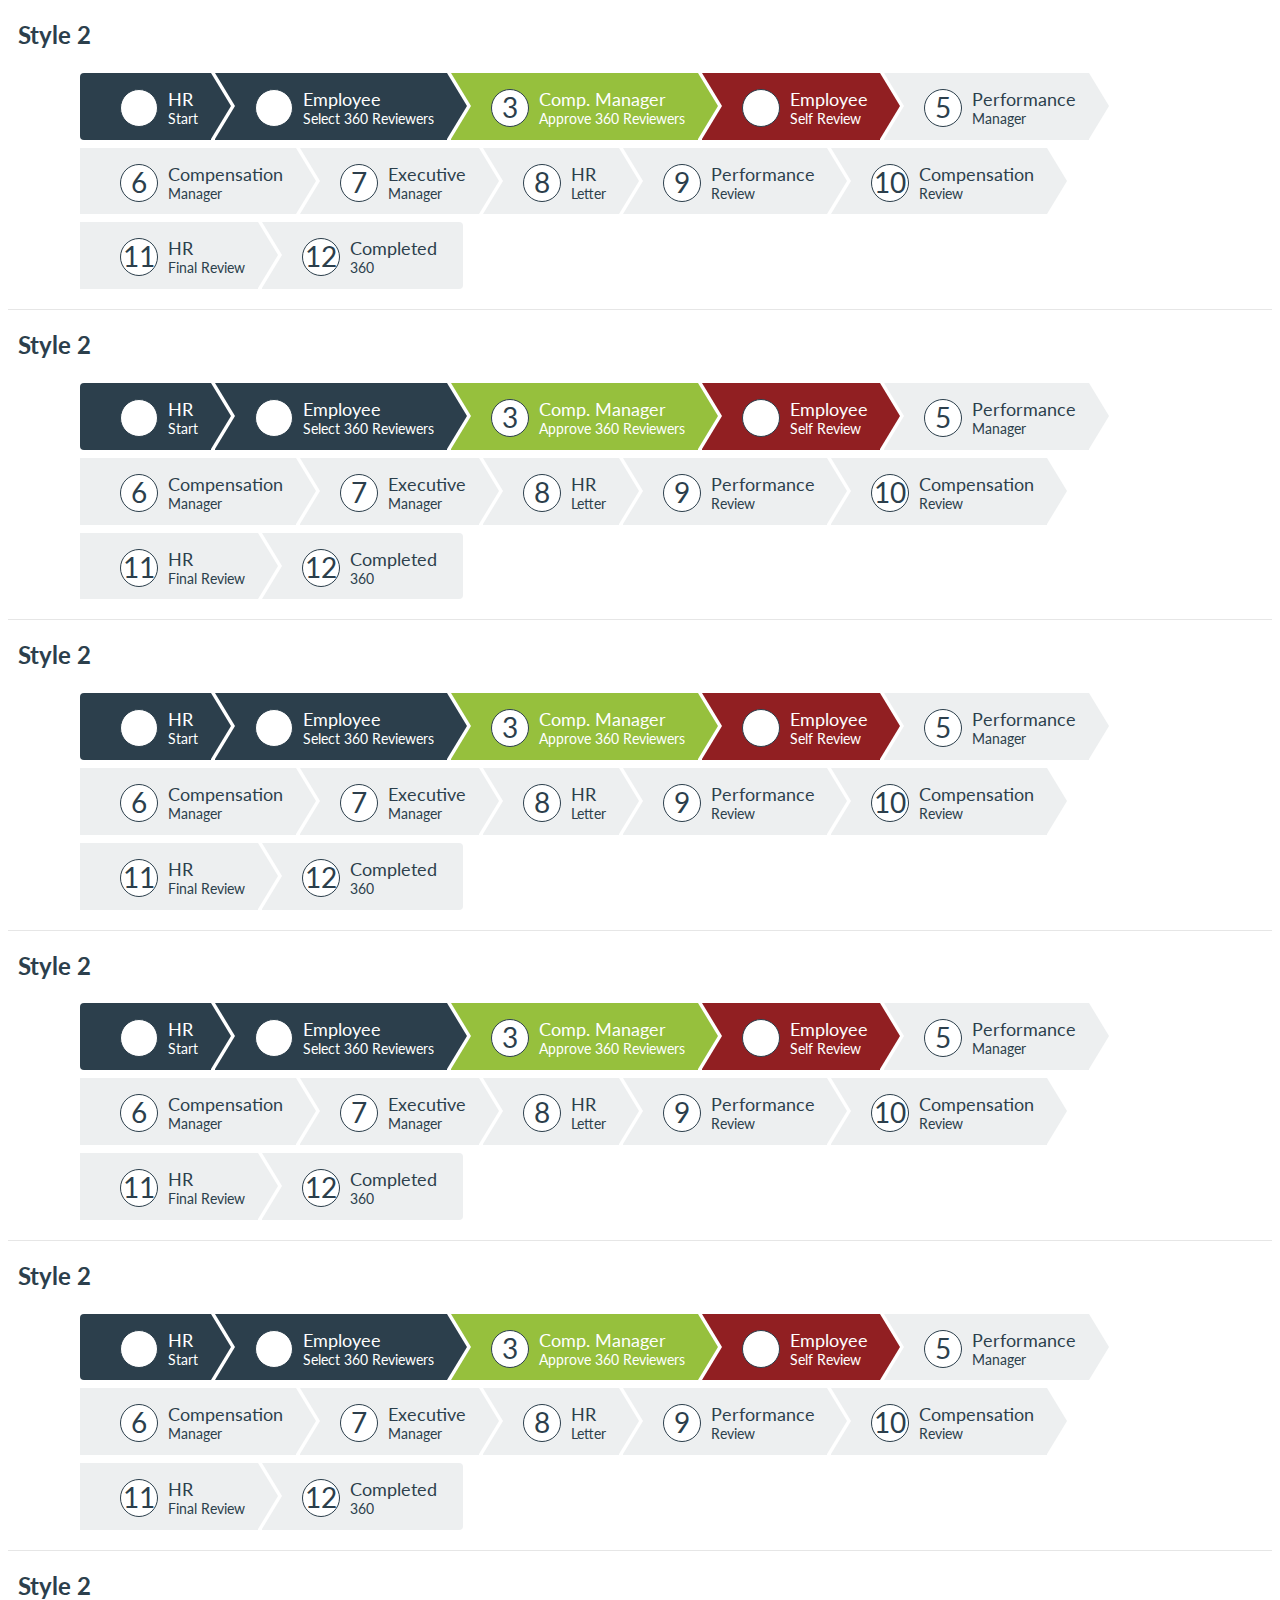
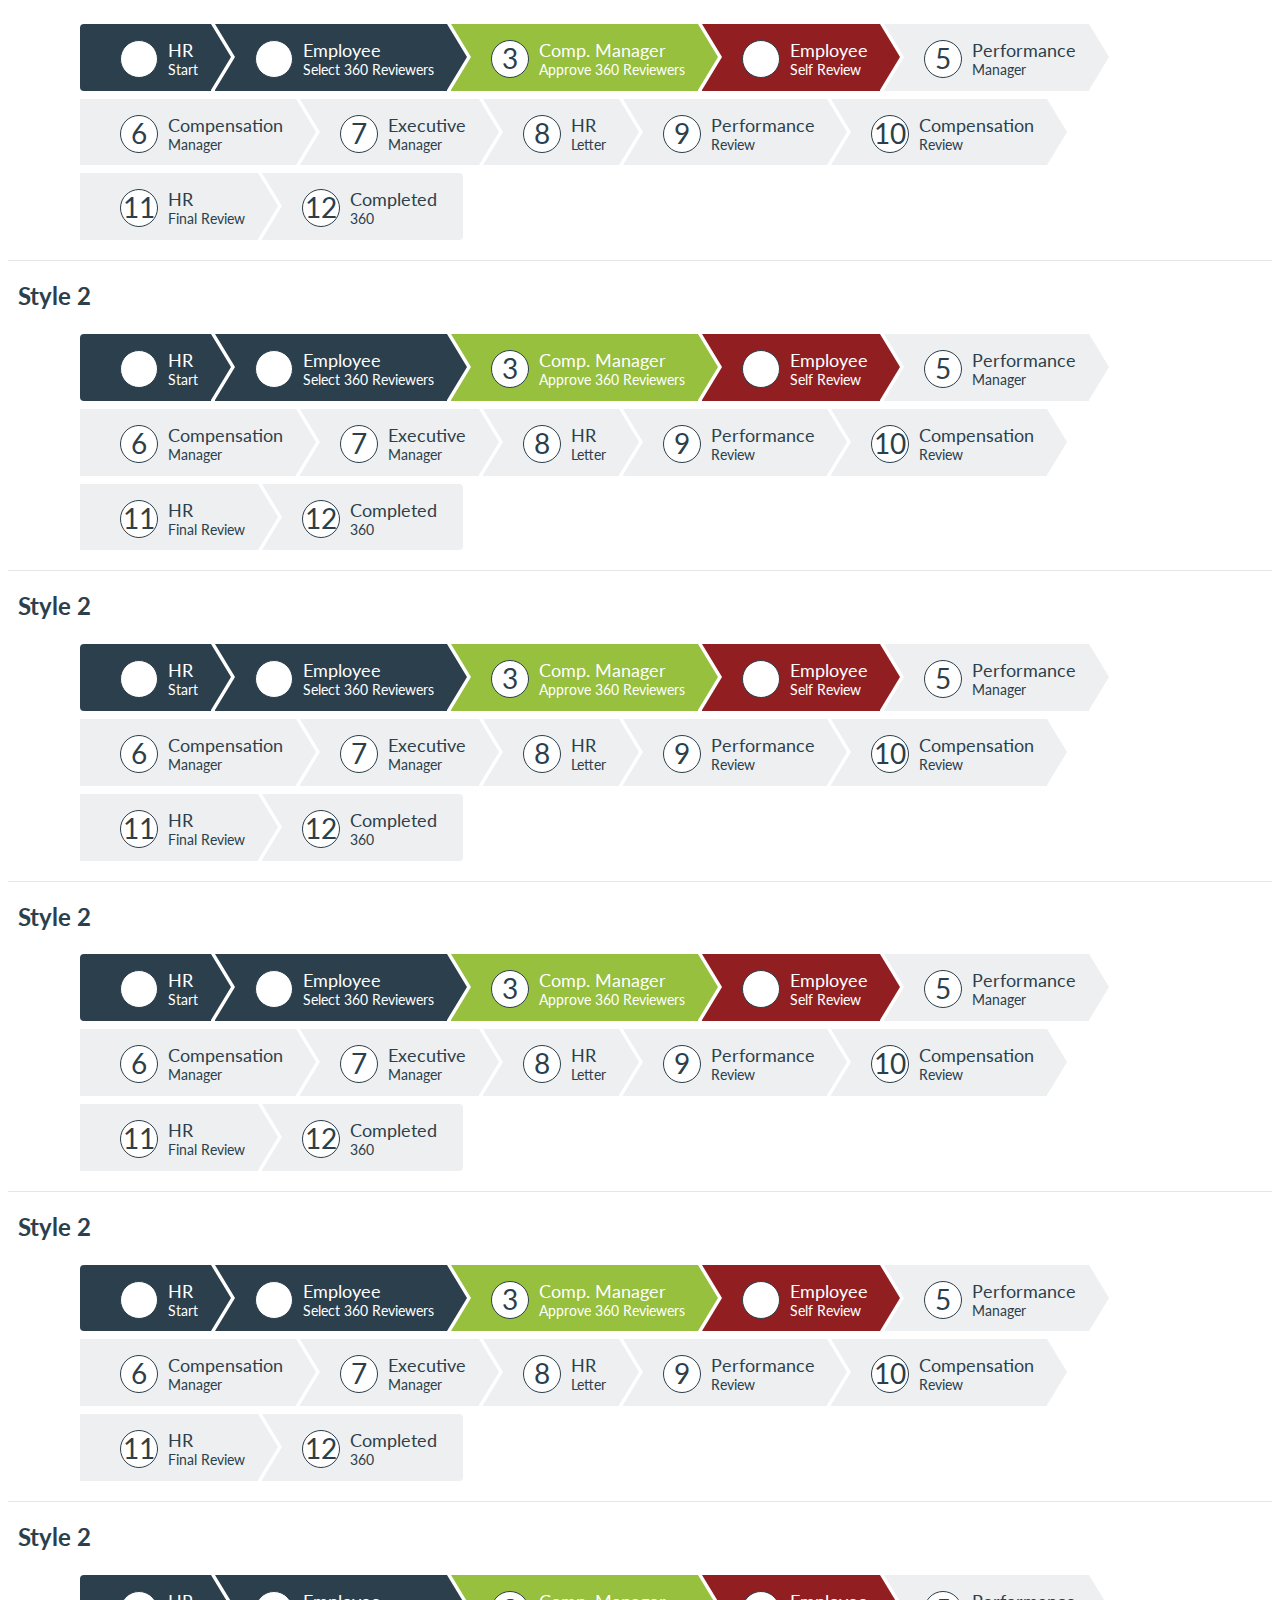
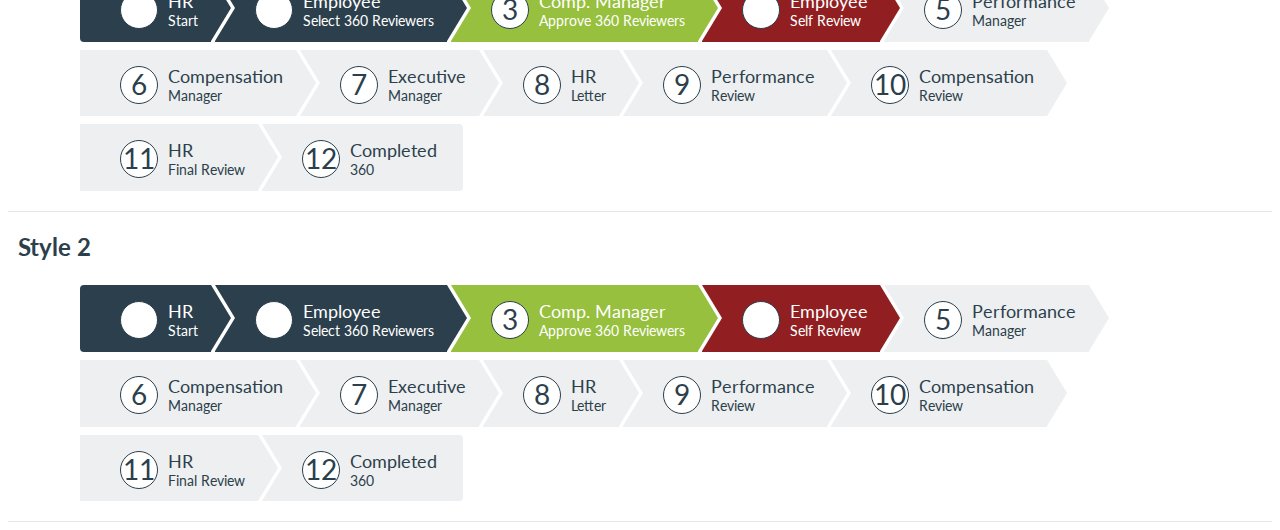
==== EPAS-StatusBar/multi-step-indicator/Multi Step Indicator/statusbar.html @ 9227fd52 "Initial Commit" ====
<!DOCTYPE html>
<html lang="en">

<head>
    <!-- Meta, title, CSS, favicons, etc. -->
    <meta charset="UTF-8">

    <title>EPAS - Step Indicator</title>

    <!--Import Google Icon Font-->
    <link href='http://fonts.googleapis.com/css?family=Lato&subset=latin,latin-ext' rel='stylesheet' type='text/css'>

    <!--Import Multi Step Indicator css-->
    <link href="assets/css/gsi-step-indicator.css" rel="stylesheet" />

    <!--Import demo css-->
    <link href="assets/css/demo.css" rel="stylesheet" />

    <!--Let browser know website is optimized for mobile-->
    <meta name="viewport" content="width=device-width, initial-scale=1.0" />
</head>

<body>
    <!-- BEGIN Step Indicator- 0-0 -->
    <section class="example">
        <h2>Style 2</h2>
        <ul class="gsi-step-indicator triangle gsi-style-3  ">
            <li class="completed">
                <a href="#0">
                    <span class="number">1</span>
                    <span class="desc">
                            <label>HR</label>
                            <span>Start</span>
                    </span>
                </a>
            </li>
            <li class="completed">
                <a href="#0">
                    <span class="number">2</span>
                    <span class="desc">
                            <label>Employee</label>
                            <span>Select 360 Reviewers</span>
                    </span>
                </a>
            </li>
            <li class="current">
                <span>
                        <span class="number">3</span>
                <span class="desc">
                            <label>Comp. Manager</label>
                            <span>Approve 360 Reviewers</span>
                </span>
                </span>
            </li>
            <li class="late">
                <a href="#0">
                    <span class="number">4</span>
                    <span class="desc">
                            <label>Employee</label>
                            <span>Self Review</span>
                    </span>
                </a>
            </li>

            <li>
                <a href="#0">
                    <span class="number">5</span>
                    <span class="desc">
                            <label>Performance</label>
                            <span>Manager</span>
                    </span>
                </a>
            </li>
            <li>
                <a href="#0">
                    <span class="number">6</span>
                    <span class="desc">
                            <label>Compensation</label>
                            <span>Manager</span>
                    </span>
                </a>
            </li>
            <li>
                <a href="#0">
                    <span class="number">7</span>
                    <span class="desc">
                            <label>Executive</label>
                            <span>Manager</span>
                    </span>
                </a>
            </li>
            <li>
                <a href="#0">
                    <span class="number">8</span>
                    <span class="desc">
                            <label>HR</label>
                            <span>Letter</span>
                    </span>
                </a>
            </li>
            <li>
                <a href="#0">
                    <span class="number">9</span>
                    <span class="desc">
                            <label>Performance</label>
                            <span>Review</span>
                    </span>
                </a>
            </li>
            <li>
                <a href="#0">
                    <span class="number">10</span>
                    <span class="desc">
                            <label>Compensation</label>
                            <span>Review</span>
                    </span>
                </a>
            </li>
            <li>
                <a href="#0">
                    <span class="number">11</span>
                    <span class="desc">
                            <label>HR</label>
                            <span>Final Review</span>
                    </span>
                </a>
            </li>
            <li>
                <a href="#0">
                    <span class="number">12</span>
                    <span class="desc">
                            <label>Completed</label>
                            <span>360</span>
                    </span>
                </a>
            </li>
        </ul>

    </section>
    <!-- END Step Indicator 0-0 -->

    <!-- BEGIN Step Indicator- 0-10 -->
    <section class="example">
        <h2>Style 2</h2>
        <ul class="gsi-step-indicator triangle gsi-style-3  ">
            <li class="completed">
                <a href="#0">
                    <span class="number">1</span>
                    <span class="desc">
                            <label>HR</label>
                            <span>Start</span>
                    </span>
                </a>
            </li>
            <li class="completed">
                <a href="#0">
                    <span class="number">2</span>
                    <span class="desc">
                            <label>Employee</label>
                            <span>Select 360 Reviewers</span>
                    </span>
                </a>
            </li>
            <li class="current">
                <span>
                        <span class="number">3</span>
                <span class="desc">
                            <label>Comp. Manager</label>
                            <span>Approve 360 Reviewers</span>
                </span>
                </span>
            </li>
            <li class="late">
                <a href="#0">
                    <span class="number">4</span>
                    <span class="desc">
                            <label>Employee</label>
                            <span>Self Review</span>
                    </span>
                </a>
            </li>

            <li>
                <a href="#0">
                    <span class="number">5</span>
                    <span class="desc">
                            <label>Performance</label>
                            <span>Manager</span>
                    </span>
                </a>
            </li>
            <li>
                <a href="#0">
                    <span class="number">6</span>
                    <span class="desc">
                            <label>Compensation</label>
                            <span>Manager</span>
                    </span>
                </a>
            </li>
            <li>
                <a href="#0">
                    <span class="number">7</span>
                    <span class="desc">
                            <label>Executive</label>
                            <span>Manager</span>
                    </span>
                </a>
            </li>
            <li>
                <a href="#0">
                    <span class="number">8</span>
                    <span class="desc">
                            <label>HR</label>
                            <span>Letter</span>
                    </span>
                </a>
            </li>
            <li>
                <a href="#0">
                    <span class="number">9</span>
                    <span class="desc">
                            <label>Performance</label>
                            <span>Review</span>
                    </span>
                </a>
            </li>
            <li>
                <a href="#0">
                    <span class="number">10</span>
                    <span class="desc">
                            <label>Compensation</label>
                            <span>Review</span>
                    </span>
                </a>
            </li>
            <li>
                <a href="#0">
                    <span class="number">11</span>
                    <span class="desc">
                            <label>HR</label>
                            <span>Final Review</span>
                    </span>
                </a>
            </li>
            <li>
                <a href="#0">
                    <span class="number">12</span>
                    <span class="desc">
                            <label>Completed</label>
                            <span>360</span>
                    </span>
                </a>
            </li>
        </ul>

    </section>
    <!-- END Step Indicator 0-10 -->

        <!-- BEGIN Step Indicator- 0-20 -->
    <section class="example">
        <h2>Style 2</h2>
        <ul class="gsi-step-indicator triangle gsi-style-3  ">
            <li class="completed">
                <a href="#0">
                    <span class="number">1</span>
                    <span class="desc">
                            <label>HR</label>
                            <span>Start</span>
                    </span>
                </a>
            </li>
            <li class="completed">
                <a href="#0">
                    <span class="number">2</span>
                    <span class="desc">
                            <label>Employee</label>
                            <span>Select 360 Reviewers</span>
                    </span>
                </a>
            </li>
            <li class="current">
                <span>
                        <span class="number">3</span>
                <span class="desc">
                            <label>Comp. Manager</label>
                            <span>Approve 360 Reviewers</span>
                </span>
                </span>
            </li>
            <li class="late">
                <a href="#0">
                    <span class="number">4</span>
                    <span class="desc">
                            <label>Employee</label>
                            <span>Self Review</span>
                    </span>
                </a>
            </li>

            <li>
                <a href="#0">
                    <span class="number">5</span>
                    <span class="desc">
                            <label>Performance</label>
                            <span>Manager</span>
                    </span>
                </a>
            </li>
            <li>
                <a href="#0">
                    <span class="number">6</span>
                    <span class="desc">
                            <label>Compensation</label>
                            <span>Manager</span>
                    </span>
                </a>
            </li>
            <li>
                <a href="#0">
                    <span class="number">7</span>
                    <span class="desc">
                            <label>Executive</label>
                            <span>Manager</span>
                    </span>
                </a>
            </li>
            <li>
                <a href="#0">
                    <span class="number">8</span>
                    <span class="desc">
                            <label>HR</label>
                            <span>Letter</span>
                    </span>
                </a>
            </li>
            <li>
                <a href="#0">
                    <span class="number">9</span>
                    <span class="desc">
                            <label>Performance</label>
                            <span>Review</span>
                    </span>
                </a>
            </li>
            <li>
                <a href="#0">
                    <span class="number">10</span>
                    <span class="desc">
                            <label>Compensation</label>
                            <span>Review</span>
                    </span>
                </a>
            </li>
            <li>
                <a href="#0">
                    <span class="number">11</span>
                    <span class="desc">
                            <label>HR</label>
                            <span>Final Review</span>
                    </span>
                </a>
            </li>
            <li>
                <a href="#0">
                    <span class="number">12</span>
                    <span class="desc">
                            <label>Completed</label>
                            <span>360</span>
                    </span>
                </a>
            </li>
        </ul>

    </section>
    <!-- END Step Indicator 0-20 -->

    <!-- BEGIN Step Indicator- 0-30 -->
    <section class="example">
        <h2>Style 2</h2>
        <ul class="gsi-step-indicator triangle gsi-style-3  ">
            <li class="completed">
                <a href="#0">
                    <span class="number">1</span>
                    <span class="desc">
                            <label>HR</label>
                            <span>Start</span>
                    </span>
                </a>
            </li>
            <li class="completed">
                <a href="#0">
                    <span class="number">2</span>
                    <span class="desc">
                            <label>Employee</label>
                            <span>Select 360 Reviewers</span>
                    </span>
                </a>
            </li>
            <li class="current">
                <span>
                        <span class="number">3</span>
                <span class="desc">
                            <label>Comp. Manager</label>
                            <span>Approve 360 Reviewers</span>
                </span>
                </span>
            </li>
            <li class="late">
                <a href="#0">
                    <span class="number">4</span>
                    <span class="desc">
                            <label>Employee</label>
                            <span>Self Review</span>
                    </span>
                </a>
            </li>

            <li>
                <a href="#0">
                    <span class="number">5</span>
                    <span class="desc">
                            <label>Performance</label>
                            <span>Manager</span>
                    </span>
                </a>
            </li>
            <li>
                <a href="#0">
                    <span class="number">6</span>
                    <span class="desc">
                            <label>Compensation</label>
                            <span>Manager</span>
                    </span>
                </a>
            </li>
            <li>
                <a href="#0">
                    <span class="number">7</span>
                    <span class="desc">
                            <label>Executive</label>
                            <span>Manager</span>
                    </span>
                </a>
            </li>
            <li>
                <a href="#0">
                    <span class="number">8</span>
                    <span class="desc">
                            <label>HR</label>
                            <span>Letter</span>
                    </span>
                </a>
            </li>
            <li>
                <a href="#0">
                    <span class="number">9</span>
                    <span class="desc">
                            <label>Performance</label>
                            <span>Review</span>
                    </span>
                </a>
            </li>
            <li>
                <a href="#0">
                    <span class="number">10</span>
                    <span class="desc">
                            <label>Compensation</label>
                            <span>Review</span>
                    </span>
                </a>
            </li>
            <li>
                <a href="#0">
                    <span class="number">11</span>
                    <span class="desc">
                            <label>HR</label>
                            <span>Final Review</span>
                    </span>
                </a>
            </li>
            <li>
                <a href="#0">
                    <span class="number">12</span>
                    <span class="desc">
                            <label>Completed</label>
                            <span>360</span>
                    </span>
                </a>
            </li>
        </ul>

    </section>
    <!-- END Step Indicator 0-30 -->

    <!-- BEGIN Step Indicator- 0-40 -->
    <section class="example">
        <h2>Style 2</h2>
        <ul class="gsi-step-indicator triangle gsi-style-3  ">
            <li class="completed">
                <a href="#0">
                    <span class="number">1</span>
                    <span class="desc">
                            <label>HR</label>
                            <span>Start</span>
                    </span>
                </a>
            </li>
            <li class="completed">
                <a href="#0">
                    <span class="number">2</span>
                    <span class="desc">
                            <label>Employee</label>
                            <span>Select 360 Reviewers</span>
                    </span>
                </a>
            </li>
            <li class="current">
                <span>
                        <span class="number">3</span>
                <span class="desc">
                            <label>Comp. Manager</label>
                            <span>Approve 360 Reviewers</span>
                </span>
                </span>
            </li>
            <li class="late">
                <a href="#0">
                    <span class="number">4</span>
                    <span class="desc">
                            <label>Employee</label>
                            <span>Self Review</span>
                    </span>
                </a>
            </li>

            <li>
                <a href="#0">
                    <span class="number">5</span>
                    <span class="desc">
                            <label>Performance</label>
                            <span>Manager</span>
                    </span>
                </a>
            </li>
            <li>
                <a href="#0">
                    <span class="number">6</span>
                    <span class="desc">
                            <label>Compensation</label>
                            <span>Manager</span>
                    </span>
                </a>
            </li>
            <li>
                <a href="#0">
                    <span class="number">7</span>
                    <span class="desc">
                            <label>Executive</label>
                            <span>Manager</span>
                    </span>
                </a>
            </li>
            <li>
                <a href="#0">
                    <span class="number">8</span>
                    <span class="desc">
                            <label>HR</label>
                            <span>Letter</span>
                    </span>
                </a>
            </li>
            <li>
                <a href="#0">
                    <span class="number">9</span>
                    <span class="desc">
                            <label>Performance</label>
                            <span>Review</span>
                    </span>
                </a>
            </li>
            <li>
                <a href="#0">
                    <span class="number">10</span>
                    <span class="desc">
                            <label>Compensation</label>
                            <span>Review</span>
                    </span>
                </a>
            </li>
            <li>
                <a href="#0">
                    <span class="number">11</span>
                    <span class="desc">
                            <label>HR</label>
                            <span>Final Review</span>
                    </span>
                </a>
            </li>
            <li>
                <a href="#0">
                    <span class="number">12</span>
                    <span class="desc">
                            <label>Completed</label>
                            <span>360</span>
                    </span>
                </a>
            </li>
        </ul>

    </section>
    <!-- END Step Indicator 0-40 -->

    <!-- BEGIN Step Indicator- 0-50 -->
    <section class="example">
        <h2>Style 2</h2>
        <ul class="gsi-step-indicator triangle gsi-style-3  ">
            <li class="completed">
                <a href="#0">
                    <span class="number">1</span>
                    <span class="desc">
                            <label>HR</label>
                            <span>Start</span>
                    </span>
                </a>
            </li>
            <li class="completed">
                <a href="#0">
                    <span class="number">2</span>
                    <span class="desc">
                            <label>Employee</label>
                            <span>Select 360 Reviewers</span>
                    </span>
                </a>
            </li>
            <li class="current">
                <span>
                        <span class="number">3</span>
                <span class="desc">
                            <label>Comp. Manager</label>
                            <span>Approve 360 Reviewers</span>
                </span>
                </span>
            </li>
            <li class="late">
                <a href="#0">
                    <span class="number">4</span>
                    <span class="desc">
                            <label>Employee</label>
                            <span>Self Review</span>
                    </span>
                </a>
            </li>

            <li>
                <a href="#0">
                    <span class="number">5</span>
                    <span class="desc">
                            <label>Performance</label>
                            <span>Manager</span>
                    </span>
                </a>
            </li>
            <li>
                <a href="#0">
                    <span class="number">6</span>
                    <span class="desc">
                            <label>Compensation</label>
                            <span>Manager</span>
                    </span>
                </a>
            </li>
            <li>
                <a href="#0">
                    <span class="number">7</span>
                    <span class="desc">
                            <label>Executive</label>
                            <span>Manager</span>
                    </span>
                </a>
            </li>
            <li>
                <a href="#0">
                    <span class="number">8</span>
                    <span class="desc">
                            <label>HR</label>
                            <span>Letter</span>
                    </span>
                </a>
            </li>
            <li>
                <a href="#0">
                    <span class="number">9</span>
                    <span class="desc">
                            <label>Performance</label>
                            <span>Review</span>
                    </span>
                </a>
            </li>
            <li>
                <a href="#0">
                    <span class="number">10</span>
                    <span class="desc">
                            <label>Compensation</label>
                            <span>Review</span>
                    </span>
                </a>
            </li>
            <li>
                <a href="#0">
                    <span class="number">11</span>
                    <span class="desc">
                            <label>HR</label>
                            <span>Final Review</span>
                    </span>
                </a>
            </li>
            <li>
                <a href="#0">
                    <span class="number">12</span>
                    <span class="desc">
                            <label>Completed</label>
                            <span>360</span>
                    </span>
                </a>
            </li>
        </ul>

    </section>
    <!-- END Step Indicator 0-50 -->

    <!-- BEGIN Step Indicator- 0-60 -->
    <section class="example">
        <h2>Style 2</h2>
        <ul class="gsi-step-indicator triangle gsi-style-3  ">
            <li class="completed">
                <a href="#0">
                    <span class="number">1</span>
                    <span class="desc">
                            <label>HR</label>
                            <span>Start</span>
                    </span>
                </a>
            </li>
            <li class="completed">
                <a href="#0">
                    <span class="number">2</span>
                    <span class="desc">
                            <label>Employee</label>
                            <span>Select 360 Reviewers</span>
                    </span>
                </a>
            </li>
            <li class="current">
                <span>
                        <span class="number">3</span>
                <span class="desc">
                            <label>Comp. Manager</label>
                            <span>Approve 360 Reviewers</span>
                </span>
                </span>
            </li>
            <li class="late">
                <a href="#0">
                    <span class="number">4</span>
                    <span class="desc">
                            <label>Employee</label>
                            <span>Self Review</span>
                    </span>
                </a>
            </li>

            <li>
                <a href="#0">
                    <span class="number">5</span>
                    <span class="desc">
                            <label>Performance</label>
                            <span>Manager</span>
                    </span>
                </a>
            </li>
            <li>
                <a href="#0">
                    <span class="number">6</span>
                    <span class="desc">
                            <label>Compensation</label>
                            <span>Manager</span>
                    </span>
                </a>
            </li>
            <li>
                <a href="#0">
                    <span class="number">7</span>
                    <span class="desc">
                            <label>Executive</label>
                            <span>Manager</span>
                    </span>
                </a>
            </li>
            <li>
                <a href="#0">
                    <span class="number">8</span>
                    <span class="desc">
                            <label>HR</label>
                            <span>Letter</span>
                    </span>
                </a>
            </li>
            <li>
                <a href="#0">
                    <span class="number">9</span>
                    <span class="desc">
                            <label>Performance</label>
                            <span>Review</span>
                    </span>
                </a>
            </li>
            <li>
                <a href="#0">
                    <span class="number">10</span>
                    <span class="desc">
                            <label>Compensation</label>
                            <span>Review</span>
                    </span>
                </a>
            </li>
            <li>
                <a href="#0">
                    <span class="number">11</span>
                    <span class="desc">
                            <label>HR</label>
                            <span>Final Review</span>
                    </span>
                </a>
            </li>
            <li>
                <a href="#0">
                    <span class="number">12</span>
                    <span class="desc">
                            <label>Completed</label>
                            <span>360</span>
                    </span>
                </a>
            </li>
        </ul>

    </section>
    <!-- END Step Indicator 0-60 -->

    <!-- BEGIN Step Indicator- 0-70 -->
    <section class="example">
        <h2>Style 2</h2>
        <ul class="gsi-step-indicator triangle gsi-style-3  ">
            <li class="completed">
                <a href="#0">
                    <span class="number">1</span>
                    <span class="desc">
                            <label>HR</label>
                            <span>Start</span>
                    </span>
                </a>
            </li>
            <li class="completed">
                <a href="#0">
                    <span class="number">2</span>
                    <span class="desc">
                            <label>Employee</label>
                            <span>Select 360 Reviewers</span>
                    </span>
                </a>
            </li>
            <li class="current">
                <span>
                        <span class="number">3</span>
                <span class="desc">
                            <label>Comp. Manager</label>
                            <span>Approve 360 Reviewers</span>
                </span>
                </span>
            </li>
            <li class="late">
                <a href="#0">
                    <span class="number">4</span>
                    <span class="desc">
                            <label>Employee</label>
                            <span>Self Review</span>
                    </span>
                </a>
            </li>

            <li>
                <a href="#0">
                    <span class="number">5</span>
                    <span class="desc">
                            <label>Performance</label>
                            <span>Manager</span>
                    </span>
                </a>
            </li>
            <li>
                <a href="#0">
                    <span class="number">6</span>
                    <span class="desc">
                            <label>Compensation</label>
                            <span>Manager</span>
                    </span>
                </a>
            </li>
            <li>
                <a href="#0">
                    <span class="number">7</span>
                    <span class="desc">
                            <label>Executive</label>
                            <span>Manager</span>
                    </span>
                </a>
            </li>
            <li>
                <a href="#0">
                    <span class="number">8</span>
                    <span class="desc">
                            <label>HR</label>
                            <span>Letter</span>
                    </span>
                </a>
            </li>
            <li>
                <a href="#0">
                    <span class="number">9</span>
                    <span class="desc">
                            <label>Performance</label>
                            <span>Review</span>
                    </span>
                </a>
            </li>
            <li>
                <a href="#0">
                    <span class="number">10</span>
                    <span class="desc">
                            <label>Compensation</label>
                            <span>Review</span>
                    </span>
                </a>
            </li>
            <li>
                <a href="#0">
                    <span class="number">11</span>
                    <span class="desc">
                            <label>HR</label>
                            <span>Final Review</span>
                    </span>
                </a>
            </li>
            <li>
                <a href="#0">
                    <span class="number">12</span>
                    <span class="desc">
                            <label>Completed</label>
                            <span>360</span>
                    </span>
                </a>
            </li>
        </ul>

    </section>
    <!-- END Step Indicator 0-70 -->

    <!-- BEGIN Step Indicator- 0-80 -->
    <section class="example">
        <h2>Style 2</h2>
        <ul class="gsi-step-indicator triangle gsi-style-3  ">
            <li class="completed">
                <a href="#0">
                    <span class="number">1</span>
                    <span class="desc">
                            <label>HR</label>
                            <span>Start</span>
                    </span>
                </a>
            </li>
            <li class="completed">
                <a href="#0">
                    <span class="number">2</span>
                    <span class="desc">
                            <label>Employee</label>
                            <span>Select 360 Reviewers</span>
                    </span>
                </a>
            </li>
            <li class="current">
                <span>
                        <span class="number">3</span>
                <span class="desc">
                            <label>Comp. Manager</label>
                            <span>Approve 360 Reviewers</span>
                </span>
                </span>
            </li>
            <li class="late">
                <a href="#0">
                    <span class="number">4</span>
                    <span class="desc">
                            <label>Employee</label>
                            <span>Self Review</span>
                    </span>
                </a>
            </li>

            <li>
                <a href="#0">
                    <span class="number">5</span>
                    <span class="desc">
                            <label>Performance</label>
                            <span>Manager</span>
                    </span>
                </a>
            </li>
            <li>
                <a href="#0">
                    <span class="number">6</span>
                    <span class="desc">
                            <label>Compensation</label>
                            <span>Manager</span>
                    </span>
                </a>
            </li>
            <li>
                <a href="#0">
                    <span class="number">7</span>
                    <span class="desc">
                            <label>Executive</label>
                            <span>Manager</span>
                    </span>
                </a>
            </li>
            <li>
                <a href="#0">
                    <span class="number">8</span>
                    <span class="desc">
                            <label>HR</label>
                            <span>Letter</span>
                    </span>
                </a>
            </li>
            <li>
                <a href="#0">
                    <span class="number">9</span>
                    <span class="desc">
                            <label>Performance</label>
                            <span>Review</span>
                    </span>
                </a>
            </li>
            <li>
                <a href="#0">
                    <span class="number">10</span>
                    <span class="desc">
                            <label>Compensation</label>
                            <span>Review</span>
                    </span>
                </a>
            </li>
            <li>
                <a href="#0">
                    <span class="number">11</span>
                    <span class="desc">
                            <label>HR</label>
                            <span>Final Review</span>
                    </span>
                </a>
            </li>
            <li>
                <a href="#0">
                    <span class="number">12</span>
                    <span class="desc">
                            <label>Completed</label>
                            <span>360</span>
                    </span>
                </a>
            </li>
        </ul>

    </section>
    <!-- END Step Indicator 0-80 -->

    <!-- BEGIN Step Indicator- 0-90 -->
    <section class="example">
        <h2>Style 2</h2>
        <ul class="gsi-step-indicator triangle gsi-style-3  ">
            <li class="completed">
                <a href="#0">
                    <span class="number">1</span>
                    <span class="desc">
                            <label>HR</label>
                            <span>Start</span>
                    </span>
                </a>
            </li>
            <li class="completed">
                <a href="#0">
                    <span class="number">2</span>
                    <span class="desc">
                            <label>Employee</label>
                            <span>Select 360 Reviewers</span>
                    </span>
                </a>
            </li>
            <li class="current">
                <span>
                        <span class="number">3</span>
                <span class="desc">
                            <label>Comp. Manager</label>
                            <span>Approve 360 Reviewers</span>
                </span>
                </span>
            </li>
            <li class="late">
                <a href="#0">
                    <span class="number">4</span>
                    <span class="desc">
                            <label>Employee</label>
                            <span>Self Review</span>
                    </span>
                </a>
            </li>

            <li>
                <a href="#0">
                    <span class="number">5</span>
                    <span class="desc">
                            <label>Performance</label>
                            <span>Manager</span>
                    </span>
                </a>
            </li>
            <li>
                <a href="#0">
                    <span class="number">6</span>
                    <span class="desc">
                            <label>Compensation</label>
                            <span>Manager</span>
                    </span>
                </a>
            </li>
            <li>
                <a href="#0">
                    <span class="number">7</span>
                    <span class="desc">
                            <label>Executive</label>
                            <span>Manager</span>
                    </span>
                </a>
            </li>
            <li>
                <a href="#0">
                    <span class="number">8</span>
                    <span class="desc">
                            <label>HR</label>
                            <span>Letter</span>
                    </span>
                </a>
            </li>
            <li>
                <a href="#0">
                    <span class="number">9</span>
                    <span class="desc">
                            <label>Performance</label>
                            <span>Review</span>
                    </span>
                </a>
            </li>
            <li>
                <a href="#0">
                    <span class="number">10</span>
                    <span class="desc">
                            <label>Compensation</label>
                            <span>Review</span>
                    </span>
                </a>
            </li>
            <li>
                <a href="#0">
                    <span class="number">11</span>
                    <span class="desc">
                            <label>HR</label>
                            <span>Final Review</span>
                    </span>
                </a>
            </li>
            <li>
                <a href="#0">
                    <span class="number">12</span>
                    <span class="desc">
                            <label>Completed</label>
                            <span>360</span>
                    </span>
                </a>
            </li>
        </ul>

    </section>
    <!-- END Step Indicator 0-90 -->

    <!-- BEGIN Step Indicator- 0-100 -->
    <section class="example">
        <h2>Style 2</h2>
        <ul class="gsi-step-indicator triangle gsi-style-3  ">
            <li class="completed">
                <a href="#0">
                    <span class="number">1</span>
                    <span class="desc">
                            <label>HR</label>
                            <span>Start</span>
                    </span>
                </a>
            </li>
            <li class="completed">
                <a href="#0">
                    <span class="number">2</span>
                    <span class="desc">
                            <label>Employee</label>
                            <span>Select 360 Reviewers</span>
                    </span>
                </a>
            </li>
            <li class="current">
                <span>
                        <span class="number">3</span>
                <span class="desc">
                            <label>Comp. Manager</label>
                            <span>Approve 360 Reviewers</span>
                </span>
                </span>
            </li>
            <li class="late">
                <a href="#0">
                    <span class="number">4</span>
                    <span class="desc">
                            <label>Employee</label>
                            <span>Self Review</span>
                    </span>
                </a>
            </li>

            <li>
                <a href="#0">
                    <span class="number">5</span>
                    <span class="desc">
                            <label>Performance</label>
                            <span>Manager</span>
                    </span>
                </a>
            </li>
            <li>
                <a href="#0">
                    <span class="number">6</span>
                    <span class="desc">
                            <label>Compensation</label>
                            <span>Manager</span>
                    </span>
                </a>
            </li>
            <li>
                <a href="#0">
                    <span class="number">7</span>
                    <span class="desc">
                            <label>Executive</label>
                            <span>Manager</span>
                    </span>
                </a>
            </li>
            <li>
                <a href="#0">
                    <span class="number">8</span>
                    <span class="desc">
                            <label>HR</label>
                            <span>Letter</span>
                    </span>
                </a>
            </li>
            <li>
                <a href="#0">
                    <span class="number">9</span>
                    <span class="desc">
                            <label>Performance</label>
                            <span>Review</span>
                    </span>
                </a>
            </li>
            <li>
                <a href="#0">
                    <span class="number">10</span>
                    <span class="desc">
                            <label>Compensation</label>
                            <span>Review</span>
                    </span>
                </a>
            </li>
            <li>
                <a href="#0">
                    <span class="number">11</span>
                    <span class="desc">
                            <label>HR</label>
                            <span>Final Review</span>
                    </span>
                </a>
            </li>
            <li>
                <a href="#0">
                    <span class="number">12</span>
                    <span class="desc">
                            <label>Completed</label>
                            <span>360</span>
                    </span>
                </a>
            </li>
        </ul>

    </section>
    <!-- END Step Indicator 0-100 -->

    <!-- BEGIN Step Indicator- 0-110 -->
    <section class="example">
        <h2>Style 2</h2>
        <ul class="gsi-step-indicator triangle gsi-style-3  ">
            <li class="completed">
                <a href="#0">
                    <span class="number">1</span>
                    <span class="desc">
                            <label>HR</label>
                            <span>Start</span>
                    </span>
                </a>
            </li>
            <li class="completed">
                <a href="#0">
                    <span class="number">2</span>
                    <span class="desc">
                            <label>Employee</label>
                            <span>Select 360 Reviewers</span>
                    </span>
                </a>
            </li>
            <li class="current">
                <span>
                        <span class="number">3</span>
                <span class="desc">
                            <label>Comp. Manager</label>
                            <span>Approve 360 Reviewers</span>
                </span>
                </span>
            </li>
            <li class="late">
                <a href="#0">
                    <span class="number">4</span>
                    <span class="desc">
                            <label>Employee</label>
                            <span>Self Review</span>
                    </span>
                </a>
            </li>

            <li>
                <a href="#0">
                    <span class="number">5</span>
                    <span class="desc">
                            <label>Performance</label>
                            <span>Manager</span>
                    </span>
                </a>
            </li>
            <li>
                <a href="#0">
                    <span class="number">6</span>
                    <span class="desc">
                            <label>Compensation</label>
                            <span>Manager</span>
                    </span>
                </a>
            </li>
            <li>
                <a href="#0">
                    <span class="number">7</span>
                    <span class="desc">
                            <label>Executive</label>
                            <span>Manager</span>
                    </span>
                </a>
            </li>
            <li>
                <a href="#0">
                    <span class="number">8</span>
                    <span class="desc">
                            <label>HR</label>
                            <span>Letter</span>
                    </span>
                </a>
            </li>
            <li>
                <a href="#0">
                    <span class="number">9</span>
                    <span class="desc">
                            <label>Performance</label>
                            <span>Review</span>
                    </span>
                </a>
            </li>
            <li>
                <a href="#0">
                    <span class="number">10</span>
                    <span class="desc">
                            <label>Compensation</label>
                            <span>Review</span>
                    </span>
                </a>
            </li>
            <li>
                <a href="#0">
                    <span class="number">11</span>
                    <span class="desc">
                            <label>HR</label>
                            <span>Final Review</span>
                    </span>
                </a>
            </li>
            <li>
                <a href="#0">
                    <span class="number">12</span>
                    <span class="desc">
                            <label>Completed</label>
                            <span>360</span>
                    </span>
                </a>
            </li>
        </ul>

    </section>
    <!-- END Step Indicator 0-110 -->

</body>

</html>
---- EPAS-StatusBar/multi-step-indicator/Multi Step Indicator/assets/css/gsi-step-indicator.css ----
﻿/* -------------------------------- 

Common

-------------------------------- */
.gsi-number-circle li a:hover {
  background-color: #2c3f4c;
  color: #fff;
}

.gsi-number-circle li a:hover .number {
  color: #2c3f4c;
}

.gsi-number-circle li > * .number {
  font-size: 24px;
  padding: 5px;
  background-color: #fff;
  border: 1px solid #2c3f4c;
  -webkit-border-radius: 50%;
  -moz-border-radius: 50%;
  border-radius: 50%;
  width: 28px;
  height: 28px;
  text-align: center;
}

.gsi-number-circle li > * .desc {
  padding-left: 10px;
}

.gsi-number-circle li.visited > * .number,
.gsi-number-circle li.current > * .number {
  color: #2c3f4c;
}

.gsi-step-no-available li.current ~ li > *,
.gsi-step-no-available li.current ~ li > *:hover {
  background-color: #E5E5E5 !important;
  border-color: #E5E5E5;
  cursor: not-allowed;
  color: #2c3f4c !important;
  border-width: 0 !important;
}

.gsi-step-no-available li.current ~ li > * .number:before,
.gsi-step-no-available li.current ~ li > *:hover .number:before {
  border-left-color: #E5E5E5 !important;
}

.gsi-transition li > * {
  -webkit-transition: background-color 0.6s ease, border-color 0.6s ease;
  -moz-transition: background-color 0.6s ease, border-color 0.6s ease;
  -o-transition: background-color 0.6s ease, border-color 0.6s ease;
  transition: background-color 0.6s ease, border-color 0.6s ease;
}

.gsi-transition li > * .number, .gsi-transition li > * .number:before {
  -webkit-transition: background-color 0.6s ease, border-color 0.6s ease;
  -moz-transition: background-color 0.6s ease, border-color 0.6s ease;
  -o-transition: background-color 0.6s ease, border-color 0.6s ease;
  transition: background-color 0.6s ease, border-color 0.6s ease;
}

.gsi-vertical {
  width: 16% !important;
  margin: 0 0 10px 0 !important;
}

.gsi-vertical li {
  min-width: 150px;
  margin-top: 10px;
  display: block !important;
}

.gsi-vertical li > *,
.gsi-vertical li.current > * {
  padding: 1em 0.8em 0.8em 1em !important;
  -webkit-border-radius: 4px;
  -moz-border-radius: 4px;
  border-radius: 4px;
}

.gsi-step-indicator {
  width: 90%;
  padding: 0 1.2em;
  margin: 1em auto;
  background-color: #edeff0;
  border-radius: .25em;
}

.gsi-step-indicator li {
  display: inline-block;
  float: left;
  margin: 1.2em 0;
}

.gsi-step-indicator li .number {
  font-size: 2em;
}

.gsi-step-indicator li .desc {
  padding-top: 10px;
  padding-left: 10px;
  vertical-align: super;
}

.gsi-step-indicator li .desc label {
  font-size: 1.1em;
}

.gsi-step-indicator li .desc span {
  font-size: 14px;
  display: block;
}

.gsi-step-indicator li::after {
  display: inline-block;
  content: '\00bb';
  margin: 0 1em;
  color: #959fa5;
}

.gsi-step-indicator li:last-of-type::after {
  display: none;
}

.gsi-step-indicator li > * {
  display: flex;
  font-size: 1.6rem;
  color: #2c3f4c;
}

.gsi-step-indicator li.current > * {
  color: #96c03d;
}

.gsi-step-indicator a:hover {
  color: #96c03d;
}

.gsi-step-indicator li.late > * {
  color: #911F22;
}

.gsi-step-indicator:after {
  content: "";
  display: table;
  clear: both;
}

.gsi-step-indicator.triangle {
  background-color: transparent;
  padding: 0;
}

.gsi-step-indicator.triangle li {
  position: relative;
  padding: 0;
  margin: 4px 4px 4px 0;
}

.gsi-step-indicator.triangle li:last-of-type {
  margin-right: 0;
}

.gsi-step-indicator.triangle li > * {
  position: relative;
  padding: 1em 0.8em 0.8em 2.5em;
  color: #2c3f4c;
  background-color: #edeff0;
  border-color: #edeff0;
}

.gsi-step-indicator.triangle li.current > * {
  color: #ffffff;
  background-color: #96c03d;
  border-color: #96c03d;
}

.gsi-step-indicator.triangle li.late > * {
  color: #ffffff;
  background-color: #911F22;
  border-color: #911F22;
}

.gsi-step-indicator.triangle li.completed > * {
  color: #ffffff;
  background-color: #2c3f4c;
  border-color: #2c3f4c;
}

.gsi-step-indicator.triangle li:first-of-type > * {
  border-radius: 0.25em 0 0 0.25em;
}

.gsi-step-indicator.triangle li:last-of-type > * {
  padding-right: 1.6em;
  border-radius: 0 0.25em 0.25em 0;
}

.gsi-step-indicator.triangle a:hover {
  color: #ffffff;
  background-color: #2c3f4c;
  border-color: #2c3f4c;
}

.gsi-step-indicator.triangle li::after, .gsi-step-indicator.triangle li > *::after {
  content: '';
  position: absolute;
  top: 0;
  left: 100%;
  height: 0;
  width: 0;
  border: 33px solid transparent;
  border-right-width: 0;
  border-left-width: 20px;
}

.gsi-step-indicator.triangle li::after {
  z-index: 1;
  -webkit-transform: translateX(4px);
  -moz-transform: translateX(4px);
  -ms-transform: translateX(4px);
  -o-transform: translateX(4px);
  transform: translateX(4px);
  border-left-color: #ffffff;
  margin: 0;
}

.gsi-step-indicator.triangle li > *::after {
  z-index: 2;
  border-left-color: inherit;
}

.gsi-step-indicator.triangle .triangle li:last-of-type::after,
.gsi-step-indicator.triangle li:last-of-type > *::after {
  display: none;
}

/* -------------------------------- 

Basic Style

-------------------------------- */
.gsi-step-indicator.gsi-vertical li {
  float: inherit !important;
  display: block;
}

.gsi-style-2 li .desc {
  padding-top: 0;
}

.gsi-style-2.gsi-vertical {
  width: 45% !important;
}

.gsi-style-3 li .number {
  font-size: 28px;
  -webkit-border-radius: 50%;
  -moz-border-radius: 50%;
  border-radius: 50%;
  height: 36px;
  width: 36px;
  background-color: #fff;
  border: 1px solid #2c3f4c;
  text-align: center;
  display: inline-block;
}

.gsi-style-3 li .desc {
  padding-top: 0;
}

.gsi-style-3 li:hover .number,
.gsi-style-3 li.current .number {
  color: #2c3f4c;
}

.gsi-style-3.gsi-vertical {
  width: 45% !important;
}

.gsi-style-4 {
  width: 90%;
  padding: 0 1.2em;
  margin: 1em auto;
}

.gsi-style-4 li {
  display: inline-block;
}

.gsi-style-4 li a {
  background-color: #edeff0;
  color: #2c3f4c;
}

.gsi-style-4 li a .number:before {
  border-left-color: #EDEFF0;
}

.gsi-style-4 li a:hover {
  background-color: #2c3f4c;
  color: #fff;
}

.gsi-style-4 li a:hover .number:before {
  border-left-color: #2c3f4c;
}

.gsi-style-4 li > * {
  -webkit-border-radius: 4px;
  -moz-border-radius: 4px;
  border-radius: 4px;
  padding: 16px 14px 14px 10px;
  display: flex;
}

.gsi-style-4 li > * .number {
  font-size: 24px;
  position: relative;
  padding-right: 5px;
}

.gsi-style-4 li > * .number:after,
.gsi-style-4 li > * .number:before {
  -webkit-transform: translateX(3px);
  -moz-transform: translateX(3px);
  -ms-transform: translateX(3px);
  -o-transform: translateX(3px);
  transform: translateX(3px);
  margin: 0;
  content: '';
  position: absolute;
  top: -17px;
  border: 30px solid transparent;
  border-left-width: 12px;
}

.gsi-style-4 li > * .number:after {
  z-index: 1;
  left: 100%;
  border-left-color: #fff;
}

.gsi-style-4 li > * .number:before {
  z-index: 2;
  left: 85%;
}

.gsi-style-4 li > * .desc {
  padding-top: 5px;
  padding-left: 20px;
}

.gsi-style-4 li > * .desc label {
  font-size: 1.1em;
}

.gsi-style-4 li > * .desc span {
  font-size: 14px;
  display: block;
}

.gsi-style-4 li.current > * {
  background-color: #96c03d;
  color: #fff;
}

.gsi-style-4 li.current > * .number:before {
  border-left-color: #96c03d;
}

.gsi-style-5 {
  width: 90%;
  padding: 0 1.2em;
  margin: 1em auto;
}

.gsi-style-5 li {
  margin: 5px 0 5px 5px;
  display: inline-block;
}

.gsi-style-5 li a {
  background-color: #edeff0;
  color: #2c3f4c;
}

.gsi-style-5 li a:hover {
  background-color: #2c3f4c;
  color: #fff;
}

.gsi-style-5 li > * {
  display: flex;
  -webkit-border-radius: 4px;
  -moz-border-radius: 4px;
  border-radius: 4px;
  padding: 16px 14px 14px 10px;
}

.gsi-style-5 li > * .number {
  font-size: 24px;
  padding-right: 5px;
}

.gsi-style-5 li > * .desc {
  padding-left: 20px;
}

.gsi-style-5 li > * .desc label {
  font-size: 1.1em;
}

.gsi-style-5 li > * .desc span {
  font-size: 14px;
  display: block;
}

.gsi-style-5 li.current > * {
  background-color: #96c03d;
  color: #fff;
}

.gsi-style-6 {
  width: 90%;
  padding: 0 1.2em;
  margin: 1em auto;
}

.gsi-style-6 li {
  margin-left: 5px;
  display: inline-block;
}

.gsi-style-6 li a {
  color: #2c3f4c;
}

.gsi-style-6 li a:hover .number {
  background-color: #2c3f4c;
  color: #fff;
}

.gsi-style-6 li > * {
  display: flex;
  -webkit-border-radius: 4px;
  -moz-border-radius: 4px;
  border-radius: 4px;
  padding: 16px 14px 14px 10px;
}

.gsi-style-6 li > * .number {
  font-size: 24px;
  height: 31px;
  width: 31px;
  text-align: center;
  padding: 5px;
  -webkit-border-radius: 50%;
  -moz-border-radius: 50%;
  border-radius: 50%;
  background-color: #edeff0;
}

.gsi-style-6 li > * .desc {
  padding-left: 20px;
}

.gsi-style-6 li > * .desc label {
  font-size: 1.1em;
}

.gsi-style-6 li > * .desc span {
  font-size: 14px;
  display: block;
}

.gsi-style-6 li.current > * .number {
  background-color: #96c03d;
  color: #fff;
}

.gsi-style-6.gsi-step-no-available li.current ~ li > * .number,
.gsi-style-6.gsi-step-no-available li.current ~ li > *:hover .number {
  background-color: #edeff0 !important;
  color: #2c3f4c !important;
}

.gsi-style-7 {
  width: 90%;
  padding: 0 1.2em;
  margin: 1em auto;
}

.gsi-style-7 li {
  margin-left: 5px;
  display: inline-block;
  margin-bottom: 10px;
  min-width: 215px;
}

.gsi-style-7 li a:hover {
  background-color: #2c3f4c;
  color: #fff;
}

.gsi-style-7 li > * {
  display: flex;
  -webkit-border-radius: 4px;
  -moz-border-radius: 4px;
  border-radius: 4px;
  padding: 16px 14px 14px 10px;
  background-color: #edeff0;
  color: #2c3f4c;
}

.gsi-style-7 li > * .number {
  font-size: 24px;
  padding-right: 5px;
}

.gsi-style-7 li > * .desc {
  padding-left: 20px;
}

.gsi-style-7 li > * .desc label {
  font-size: 1.1em;
}

.gsi-style-7 li > * .desc span {
  font-size: 14px;
  display: block;
}

.gsi-style-7 li.current:hover > * {
  background-color: #96c03d;
  color: #fff;
}

.gsi-style-7.border-left li a {
  border-left: 10px solid #2c3f4c;
}

.gsi-style-7.border-left li.current > * {
  border-left: 10px solid #96c03d;
}

.gsi-style-7.border-right li a {
  border-right: 10px solid #2c3f4c;
}

.gsi-style-7.border-right li.current > * {
  border-right: 10px solid #96c03d;
}

.gsi-style-7.border-top li a {
  border-top: 10px solid #2c3f4c;
}

.gsi-style-7.border-top li.current > * {
  border-top: 10px solid #96c03d;
}

.gsi-style-7.border-bottom li a {
  border-bottom: 10px solid #2c3f4c;
}

.gsi-style-7.border-bottom li.current > * {
  border-bottom: 10px solid #96c03d;
}

.gsi-style-8 {
  width: 90%;
  padding: 0 1.2em;
  margin: 1em auto;
}

.gsi-style-8 li {
  position: relative;
  margin-left: 40px;
  display: inline-block;
}

.gsi-style-8 li a {
  background-color: #edeff0;
  color: #2c3f4c;
}

.gsi-style-8 li a:hover {
  background-color: #2c3f4c;
  color: #fff;
}

.gsi-style-8 li:not(:last-child):after {
  position: absolute;
  content: '';
  height: 5px;
  background: #edeff0;
  margin: 0;
  width: 100%;
  top: 50%;
  left: 100%;
}

.gsi-style-8 li > * {
  display: flex;
  -webkit-border-radius: 4px;
  -moz-border-radius: 4px;
  border-radius: 4px;
  padding: 16px 14px 14px 10px;
}

.gsi-style-8 li > * .number {
  font-size: 24px;
  padding-right: 5px;
}

.gsi-style-8 li > * .desc {
  padding-left: 20px;
}

.gsi-style-8 li > * .desc label {
  font-size: 1.1em;
}

.gsi-style-8 li > * .desc span {
  font-size: 14px;
  display: block;
}

.gsi-style-8 li.visited > *,
.gsi-style-8 li.current > * {
  background-color: #96c03d;
  color: #fff;
}

.gsi-style-8 li.visited:after {
  background-color: #96c03d !important;
}

.gsi-style-8.gsi-vertical li {
  margin-top: 20px;
}

.gsi-style-8.gsi-vertical li:not(:last-child):after {
  position: absolute;
  content: '';
  height: 100%;
  background: #edeff0;
  margin: 0;
  width: 5px;
  top: 100%;
  left: 10%;
}

.gsi-style-9 {
  width: 90%;
  padding: 0 1.2em;
  margin: 1em auto;
}

.gsi-style-9 li {
  position: relative;
  margin-left: 40px;
  display: inline-block;
}

.gsi-style-9 li a {
  color: #2c3f4c;
}

.gsi-style-9 li a:hover {
  color: #96c03d;
}

.gsi-style-9 li:not(:last-child):after {
  position: absolute;
  content: '';
  height: 5px;
  background: #edeff0;
  margin: 0;
  width: 150%;
  top: 50%;
  left: 65%;
}

.gsi-style-9 li > * {
  display: flex;
}

.gsi-style-9 li > * .desc {
  margin-top: -23%;
  padding-bottom: 33px;
}

.gsi-style-9 li.visited > *,
.gsi-style-9 li.current > * {
  color: #96c03d;
}

.gsi-style-9 li.visited:after {
  background-color: #96c03d;
}

.gsi-style-9 li > *:after {
  position: absolute;
  content: '';
  margin: 0;
  width: 20px;
  height: 20px;
  background-color: #edeff0;
  left: 33%;
  top: 30%;
  -webkit-border-radius: 50%;
  -moz-border-radius: 50%;
  border-radius: 50%;
}

.gsi-style-9 li.visited > *:after,
.gsi-style-9 li.current > *:after {
  background-color: #96c03d;
  z-index: 3;
}

.gsi-style-9.gsi-vertical li {
  padding-left: 15px;
}

.gsi-style-9.gsi-vertical li:not(:last-child):after {
  height: 100%;
  width: 5px;
  top: 77%;
  left: 8px;
}

.gsi-style-9.gsi-vertical li > * {
  display: block;
}

.gsi-style-9.gsi-vertical li > * .desc {
  padding-left: 10px;
}

.gsi-style-9.gsi-vertical li > *:after {
  left: 0;
  top: 36%;
}

.gsi-style-10 {
  width: 90%;
  padding: 0 1.2em;
  margin: 1em auto;
}

.gsi-style-10 li {
  position: relative;
  margin-left: 40px;
  display: inline-block;
}

.gsi-style-10 li a {
  color: #2c3f4c;
}

.gsi-style-10 li a:hover {
  color: #96c03d;
}

.gsi-style-10 li a:hover:before {
  position: absolute;
  content: '';
  margin: 0;
  width: 26px;
  height: 26px;
  background-color: #b2b2b2;
  left: 29%;
  top: 24%;
  z-index: 1;
  -webkit-border-radius: 50%;
  -moz-border-radius: 50%;
  border-radius: 50%;
  opacity: 0.2;
  filter: alpha(opacity=20);
}

.gsi-style-10 li:first-child a:hover:before,
.gsi-style-10 li:last-child a:hover:before {
  left: 28%;
  top: 23%;
}

.gsi-style-10 li:not(:last-child):after {
  position: absolute;
  content: '';
  height: 5px;
  background: #edeff0;
  margin: 0;
  width: 150%;
  top: 50%;
  left: 65%;
}

.gsi-style-10 li > * {
  display: flex;
}

.gsi-style-10 li > * .desc {
  margin-top: -23%;
  padding-bottom: 33px;
}

.gsi-style-10 li.visited > *,
.gsi-style-10 li.current > * {
  color: #96c03d;
}

.gsi-style-10 li.visited:after {
  background-color: #96c03d;
}

.gsi-style-10 li.visited a:hover:before {
  background-color: #96c03d;
}

.gsi-style-10 li > *:after {
  position: absolute;
  content: '';
  margin: 0;
  width: 20px;
  height: 20px;
  background-color: #edeff0;
  left: 33%;
  top: 30%;
  z-index: 2;
  -webkit-border-radius: 50%;
  -moz-border-radius: 50%;
  border-radius: 50%;
}

.gsi-style-10 li.visited > *:after,
.gsi-style-10 li.current > *:after {
  background-color: #96c03d;
}

.gsi-style-10.gsi-vertical li {
  padding-left: 15px;
}

.gsi-style-10.gsi-vertical li a:hover:before {
  left: -3px;
  top: 28%;
}

.gsi-style-10.gsi-vertical li:not(:last-child):after {
  height: 100%;
  width: 5px;
  top: 77%;
  left: 8px;
}

.gsi-style-10.gsi-vertical li > * {
  display: block;
}

.gsi-style-10.gsi-vertical li > *:after {
  left: 0;
  top: 36%;
}

.gsi-style-11 {
  width: 90%;
  padding: 0 1.2em;
  margin: 1em auto;
}

.gsi-style-11 li {
  position: relative;
  margin-left: 40px;
  display: inline-block;
}

.gsi-style-11 li a {
  color: #2c3f4c;
}

.gsi-style-11 li a:hover {
  color: #96c03d;
}

.gsi-style-11 li a:hover:before {
  position: absolute;
  content: '';
  margin: 0;
  width: 26px;
  height: 26px;
  background-color: #b2b2b2;
  left: 27%;
  top: 88%;
  z-index: 1;
  -webkit-border-radius: 50%;
  -moz-border-radius: 50%;
  border-radius: 50%;
  opacity: 0.2;
  filter: alpha(opacity=20);
}

.gsi-style-11 li:not(:first-child):before,
.gsi-style-11 li:not(:last-child):after {
  position: absolute;
  content: '';
  height: 5px;
  background: #edeff0;
  margin: 0;
  width: 75%;
  top: 141%;
}

.gsi-style-11 li:not(:last-child):after {
  left: 60%;
}

.gsi-style-11 li:not(:first-child):before {
  right: 60%;
}

.gsi-style-11 li > * {
  display: block;
}

.gsi-style-11 li.visited > *,
.gsi-style-11 li.current > * {
  color: #96c03d;
}

.gsi-style-11 li.current:before,
.gsi-style-11 li.current:after,
.gsi-style-11 li.visited:before,
.gsi-style-11 li.visited:after {
  background-color: #96c03d;
}

.gsi-style-11 li.visited a:hover:before {
  background-color: #96c03d;
}

.gsi-style-11 li > *:after {
  position: absolute;
  content: '';
  margin: 0;
  width: 20px;
  height: 20px;
  background-color: #edeff0;
  left: 33%;
  top: 100%;
  z-index: 2;
  -webkit-border-radius: 50%;
  -moz-border-radius: 50%;
  border-radius: 50%;
}

.gsi-style-11 li.visited > *:after,
.gsi-style-11 li.current > *:after {
  background-color: #96c03d;
}

.gsi-style-11.gsi-vertical li {
  padding-left: 15px;
}

.gsi-style-11.gsi-vertical li a:hover:before {
  left: -3px;
  top: 28%;
}

.gsi-style-11.gsi-vertical li:not(:last-child):after {
  height: 100%;
  width: 5px;
  top: 77%;
  left: 8px;
}

.gsi-style-11.gsi-vertical li:not(:first-child):before {
  height: 75%;
  width: 5px;
  top: 0;
  left: 8px;
  right: 0;
}

.gsi-style-11.gsi-vertical li > * {
  display: block;
}

.gsi-style-11.gsi-vertical li > *:after {
  left: 0;
  top: 36%;
}

.gsi-style-12 {
  width: 90%;
  padding: 0 1.2em 2em 1.2em;
  margin: 1em auto;
  counter-reset: step;
}

.gsi-style-12 li {
  position: relative;
  margin-left: 40px;
  display: inline-block;
  counter-increment: step;
}

.gsi-style-12 li a {
  color: #2c3f4c;
}

.gsi-style-12 li a:hover {
  color: #96c03d;
}

.gsi-style-12 li a:hover:before {
  position: absolute;
  content: '';
  margin: 0;
  width: 26px;
  height: 26px;
  background-color: #b2b2b2;
  left: 28%;
  top: 108%;
  z-index: 1;
  -webkit-border-radius: 50%;
  -moz-border-radius: 50%;
  border-radius: 50%;
  opacity: 0.2;
  filter: alpha(opacity=20);
}

.gsi-style-12 li:not(:first-child):before,
.gsi-style-12 li:not(:last-child):after {
  position: absolute;
  content: '';
  height: 5px;
  background: #edeff0;
  margin: 0;
  width: 75%;
  top: 165%;
}

.gsi-style-12 li:not(:last-child):after {
  left: 60%;
}

.gsi-style-12 li:not(:first-child):before {
  right: 60%;
}

.gsi-style-12 li > * {
  display: block;
}

.gsi-style-12 li.visited > *,
.gsi-style-12 li.current > * {
  color: #96c03d;
}

.gsi-style-12 li.current:before,
.gsi-style-12 li.current:after,
.gsi-style-12 li.visited:before,
.gsi-style-12 li.visited:after {
  background-color: #96c03d;
}

.gsi-style-12 li.visited a:hover:before {
  background-color: #96c03d;
}

.gsi-style-12 li > *:after {
  position: absolute;
  content: counter(step);
  margin: 0;
  width: 20px;
  height: 20px;
  background-color: #edeff0;
  left: 33%;
  top: 125%;
  z-index: 2;
  text-align: center;
  color: #2c3f4c;
  -webkit-border-radius: 50%;
  -moz-border-radius: 50%;
  border-radius: 50%;
}

.gsi-style-12 li.visited > *:after,
.gsi-style-12 li.current > *:after {
  background-color: #96c03d;
  color: #fff;
}

.gsi-style-12.gsi-vertical li {
  padding-left: 15px;
}

.gsi-style-12.gsi-vertical li a:hover:before {
  left: -3px;
  top: 28%;
}

.gsi-style-12.gsi-vertical li:not(:last-child):after {
  height: 100%;
  width: 5px;
  top: 77%;
  left: 8px;
}

.gsi-style-12.gsi-vertical li:not(:first-child):before {
  height: 75%;
  width: 5px;
  top: 0;
  left: 8px;
  right: 0;
}

.gsi-style-12.gsi-vertical li > * {
  display: block;
}

.gsi-style-12.gsi-vertical li > *:after {
  left: 0;
  top: 36%;
}

.gsi-style-13 {
  width: 90%;
  padding: 0 1.2em;
  margin: 1em auto;
}

.gsi-style-13 li {
  position: relative;
  margin-left: 40px;
  display: inline-block;
  margin-bottom: 40px;
}

.gsi-style-13 li a {
  position: relative;
  background-color: #edeff0;
  color: #2c3f4c;
}

.gsi-style-13 li a:hover {
  background-color: #2c3f4c;
  color: #fff;
}

.gsi-style-13 li:not(:last-child):after {
  position: absolute;
  content: '';
  height: 5px;
  background: #edeff0;
  margin: 0;
  width: 100%;
  top: 50%;
  left: 100%;
}

.gsi-style-13 li > * {
  display: flex;
  -webkit-border-radius: 4px;
  -moz-border-radius: 4px;
  border-radius: 4px;
  padding: 10px 25px 25px 25px;
}

.gsi-style-13 li > * .number {
  -webkit-border-radius: 50%;
  -moz-border-radius: 50%;
  border-radius: 50%;
  width: 50px;
  height: 42px;
  font-size: 28px;
  padding-top: 8px;
  text-align: center;
  top: 65%;
  left: 29%;
  position: absolute;
  border: 2px solid #EDEFF0;
  background-color: #fff;
  color: #2c3f4c;
}

.gsi-style-13 li > * .desc {
  padding-bottom: 10px;
  font-size: 22px;
}

.gsi-style-13 li > * .desc label {
  font-size: 1.1em;
}

.gsi-style-13 li > * .desc span {
  font-size: 14px;
  display: block;
}

.gsi-style-13 li.visited > *,
.gsi-style-13 li.current > * {
  background-color: #96c03d;
  color: #fff;
}

.gsi-style-13 li.visited > * .number,
.gsi-style-13 li.current > * .number {
  border: 2px solid #96C03D;
  background-color: #fff;
  color: #96C03D;
}

.gsi-style-13 li.visited:after {
  background-color: #96c03d;
}

.gsi-style-13.gsi-vertical li {
  margin-bottom: 50px;
}

.gsi-style-13.gsi-vertical li:not(:last-child):after {
  height: 100%;
  width: 5px;
  top: 100%;
  left: 48%;
}

.gsi-style-13.gsi-vertical li > * {
  text-align: center;
}

.gsi-style-13.gsi-vertical li > * .number {
  -webkit-border-radius: 50%;
  -moz-border-radius: 50%;
  border-radius: 50%;
  width: 50px;
  height: 42px;
  font-size: 28px;
  padding-top: 8px;
  text-align: center;
  top: 65%;
  left: 38%;
  position: absolute;
  border: 2px solid #EDEFF0;
  background-color: #fff;
  color: #2c3f4c;
  z-index: 1;
}

.gsi-style-13.gsi-vertical li > * .desc {
  padding-bottom: 10px;
  font-size: 22px;
  width: 100%;
}

.gsi-style-13.gsi-vertical li > * .desc label {
  font-size: 1.1em;
}

.gsi-style-13.gsi-vertical li > * .desc span {
  font-size: 14px;
  display: block;
}

.gsi-style-13.gsi-vertical li.visited > *,
.gsi-style-13.gsi-vertical li.current > * {
  background-color: #96c03d;
  color: #fff;
}

.gsi-style-13.gsi-vertical li.visited > * .number,
.gsi-style-13.gsi-vertical li.current > * .number {
  border: 2px solid #96C03D;
  background-color: #fff;
  color: #96C03D;
}

.gsi-style-13.gsi-vertical li.visited:after {
  background-color: #96c03d;
}

@media only screen and (min-width: 317px) and (max-width: 480px) {
  .gsi-step-indicator {
    width: 100%;
    padding: 0;
  }
  .gsi-step-indicator li {
    float: inherit !important;
    display: block;
  }
  .gsi-step-indicator li .number {
    display: none;
    font-size: 24px;
  }
  .gsi-step-indicator li .desc {
    padding-top: 0;
    padding-left: 4px;
    vertical-align: super;
  }
  .gsi-step-indicator li .desc label {
    font-size: 1.1em;
  }
  .gsi-step-indicator li .desc span {
    font-size: 14px;
    display: block;
  }
  .gsi-step-indicator li::after {
    display: inline-block;
    content: '\00bb';
    margin: 0 1em;
    color: #959fa5;
  }
  .gsi-step-indicator li:last-of-type::after {
    display: none;
  }
  .gsi-step-indicator li > * {
    display: flex;
    font-size: 16px;
    color: #2c3f4c;
  }
  .gsi-step-indicator.triangle {
    background-color: transparent;
    padding: 0;
  }
  .gsi-step-indicator.triangle li {
    margin: 4px 4px 4px 0;
  }
  .gsi-step-indicator.triangle li > * {
    padding: 6px 6px 6px 13px;
  }
  .gsi-step-indicator.triangle li:first-of-type > * {
    border-radius: 0.25em 0 0 0.25em;
  }
  .gsi-step-indicator.triangle li:last-of-type > * {
    padding-right: 1.6em;
    border-radius: 0 0.25em 0.25em 0;
  }
  .gsi-step-indicator.triangle li::after, .gsi-step-indicator.triangle li > *::after {
    content: '';
    position: absolute;
    top: 0;
    left: 100%;
    height: 0;
    width: 0;
    border: 16px solid transparent;
    border-right-width: 0;
    border-left-width: 12px;
  }
  .gsi-step-indicator.triangle li::after {
    z-index: 1;
    -webkit-transform: translateX(4px);
    -moz-transform: translateX(4px);
    -ms-transform: translateX(4px);
    -o-transform: translateX(4px);
    transform: translateX(4px);
    border-left-color: #ffffff;
    margin: 0;
  }
  .gsi-step-indicator.triangle li > *::after {
    z-index: 2;
    border-left-color: inherit;
  }
  .gsi-step-indicator.triangle .triangle li:last-of-type::after,
  .gsi-step-indicator.triangle li:last-of-type > *::after {
    display: none;
  }
  .gsi-vertical {
    width: 100% !important;
  }
  .gsi-vertical li {
    margin-right: 10px;
  }
  .gsi-vertical li > *,
  .gsi-vertical li.current > * {
    padding: 8px 7px 7px 5px !important;
  }
  .gsi-number-circle li {
    display: block;
    margin: 5px 0;
  }
  .gsi-number-circle li > * .number {
    padding: 2px 4px 4px 4px;
    width: 18px;
    height: 18px;
    font-size: 16px;
  }
  .gsi-number-circle li > * .desc {
    padding-left: 10px;
  }
  .gsi-style-2.triangle li .desc {
    padding-top: 0;
  }
  .gsi-style-2.triangle li::after,
  .gsi-style-2.triangle li > *::after {
    border-Width: 24px !important;
    border-right-width: 0 !important;
    border-left-width: 13px !important;
  }
  .gsi-style-3 li::after,
  .gsi-style-3 li > *::after {
    border-Width: 25px !important;
    border-right-width: 0 !important;
    border-left-width: 13px !important;
  }
  .gsi-style-3.gsi-vertical {
    width: 90% !important;
  }
  .gsi-style-3.gsi-vertical li::after,
  .gsi-style-3.gsi-vertical li > *::after {
    border-Width: 27px !important;
    border-right-width: 0 !important;
    border-left-width: 13px !important;
  }
  .gsi-style-4 {
    display: inline-block;
    padding: 0;
    margin: 1em auto;
  }
  .gsi-style-4 li {
    display: block;
    margin-bottom: 3px;
    margin-top: 3px;
  }
  .gsi-style-4 li > * {
    padding: 8px 7px 7px 7px;
    display: flex;
  }
  .gsi-style-4 li > * .number {
    font-size: 18px;
    padding-right: 5px;
  }
  .gsi-style-4 li > * .number:after,
  .gsi-style-4 li > * .number:before {
    top: -8px;
    border: 19px solid transparent;
    border-left-width: 9px;
  }
  .gsi-style-4 li > * .number:after {
    z-index: 1;
    left: 65%;
    border-left-color: #fff;
  }
  .gsi-style-4 li > * .number:before {
    z-index: 2;
    left: 54%;
  }
  .gsi-style-4 li > * .desc {
    padding-top: 0;
    padding-left: 10px;
  }
  .gsi-style-4 li > * .desc label {
    font-size: 14px;
  }
  .gsi-style-4 li > * .desc span {
    font-size: 12px;
  }
  .gsi-style-4 li.current > * {
    background-color: #96c03d;
    color: #fff;
  }
  .gsi-style-4 li.current > * .number:before {
    border-left-color: #96c03d;
  }
  .gsi-style-5 {
    padding: 0;
    width: 100%;
  }
  .gsi-style-5 li {
    margin: 5px 0;
    display: block;
  }
  .gsi-style-5 li > * {
    padding: 8px 7px 7px 5px;
  }
  .gsi-style-5 li > * .number {
    font-size: 16px;
    padding-right: 3px;
    padding-left: 3px;
  }
  .gsi-style-5 li > * .desc {
    padding-left: 5px;
  }
  .gsi-style-5 li > * .desc label {
    font-size: 16px;
  }
  .gsi-style-5 li > * .desc span {
    font-size: 12px;
    display: block;
  }
  .gsi-style-6 {
    width: 100%;
    padding: 0;
  }
  .gsi-style-6 li {
    display: block;
  }
  .gsi-style-6 li > * {
    padding: 8px 7px 7px 5px;
  }
  .gsi-style-6 li > * .number {
    font-size: 20px;
    height: 26px;
    width: 26px;
    padding: 3px;
  }
  .gsi-style-6 li > * .desc {
    padding-left: 10px;
  }
  .gsi-style-6 li > * .desc label {
    font-size: 16px;
  }
  .gsi-style-6 li > * .desc span {
    font-size: 12px;
  }
  .gsi-style-7 {
    width: 100%;
    padding: 0;
  }
  .gsi-style-7 li {
    margin-left: 5px;
    display: block;
    margin-bottom: 10px;
    min-width: 215px;
  }
  .gsi-style-8 {
    width: 100%;
    padding: 0;
  }
  .gsi-style-8 li {
    margin: 10px 0;
    display: block;
  }
  .gsi-style-8 li:not(:last-child):after {
    width: 5px;
    height: 100%;
    top: 100%;
    left: 10%;
  }
  .gsi-style-8 li > * .desc {
    padding-left: 10px;
  }
  .gsi-style-8 li > * .desc label {
    font-size: 16px;
  }
  .gsi-style-8 li > * .desc span {
    font-size: 12px;
  }
  .gsi-style-9 {
    width: 100%;
    padding: 0;
  }
  .gsi-style-9 li, .gsi-style-9 li:not(:first-child) {
    margin-left: 0;
  }
  .gsi-style-9 li > * .desc {
    font-size: 14px;
  }
  .gsi-style-9 li:not(:last-child):after {
    width: 100%;
    left: 70%;
  }
  .gsi-style-10 {
    width: 100%;
    padding: 0;
  }
  .gsi-style-10 li {
    margin-left: 0;
  }
  .gsi-style-10 li:not(:first-child) {
    margin-left: 0;
  }
  .gsi-style-10 li:not(:last-child):after {
    width: 100%;
  }
  .gsi-style-10.gsi-vertical li {
    margin-left: 0;
  }
  .gsi-style-10.gsi-vertical li > * .desc {
    padding-left: 10px;
  }
  .gsi-style-11 {
    width: 100%;
    padding: 0;
  }
  .gsi-style-11 li {
    margin-left: 0;
  }
  .gsi-style-11 li:not(:first-child) {
    margin-left: 5px;
  }
  .gsi-style-11 li > * .desc {
    font-size: 14px;
  }
  .gsi-style-11 li:not(:first-child):before, .gsi-style-11 li:not(:last-child):after {
    width: 50%;
  }
  .gsi-style-11.gsi-vertical li {
    margin-left: 0;
  }
  .gsi-style-11.gsi-vertical li:not(:first-child) {
    margin-left: 0;
  }
  .gsi-style-11.gsi-vertical li > * .desc {
    padding-top: 6px;
    padding-left: 5px;
    display: inline-block;
  }
  .gsi-style-12 {
    width: 100%;
    padding: 0;
  }
  .gsi-style-12 li {
    margin-left: 0;
  }
  .gsi-style-12 li:not(:first-child) {
    margin-left: 0;
  }
  .gsi-style-12 li:not(:first-child):before,
  .gsi-style-12 li:not(:last-child):after {
    width: 44%;
  }
  .gsi-style-12 li.current:before,
  .gsi-style-12 li.current:after,
  .gsi-style-12 li.visited:before,
  .gsi-style-12 li.visited:after {
    background-color: #96c03d;
  }
  .gsi-style-12.gsi-vertical li {
    margin-left: 0;
  }
  .gsi-style-12.gsi-vertical li > * .desc {
    display: inline-block;
    padding: 5px;
    padding-top: 5px;
  }
  .gsi-style-13 {
    width: 100%;
    padding: 0;
  }
  .gsi-style-13 li {
    margin-left: 0;
    margin-bottom: 10px;
  }
  .gsi-style-13 li:not(:first-child) {
    margin-left: 5px;
  }
  .gsi-style-13 li:not(:last-child):after {
    display: none;
  }
  .gsi-style-13 li > * {
    padding: 6px 7px 0 7px;
  }
  .gsi-style-13 li > * .number {
    display: none;
  }
  .gsi-style-13 li > * .desc {
    padding-bottom: 10px;
    font-size: 12px;
  }
  .gsi-style-13 li > * .desc label {
    font-size: 1.1em;
  }
  .gsi-style-13 li > * .desc span {
    font-size: 14px;
    display: block;
  }
  .gsi-style-13.gsi-vertical li {
    margin-bottom: 10px;
    margin-left: 0;
  }
  .gsi-style-13.gsi-vertical li:not(:first-child) {
    margin-left: 0;
  }
  .gsi-style-13.gsi-vertical li:not(:last-child):after {
    display: block;
  }
  .gsi-style-13.gsi-vertical li > * {
    text-align: center;
  }
  .gsi-style-13.gsi-vertical li > * .number {
    left: 44%;
  }
}

@media only screen and (min-width: 480px) and (max-width: 768px) {
  .gsi-step-indicator {
    width: 100%;
    padding: 0;
  }
  .gsi-step-indicator li .number {
    font-size: 24px;
  }
  .gsi-step-indicator li .desc {
    padding-top: 6px;
    /*padding-left: 5px;*/
    vertical-align: super;
  }
  .gsi-step-indicator li .desc label {
    font-size: 1.1em;
  }
  .gsi-step-indicator li .desc span {
    font-size: 14px;
    display: block;
  }
  .gsi-step-indicator li::after {
    display: inline-block;
    content: '\00bb';
    margin: 0 1em;
    color: #959fa5;
  }
  .gsi-step-indicator li:last-of-type::after {
    display: none;
  }
  .gsi-step-indicator li > * {
    display: flex;
    font-size: 1.6rem;
    color: #2c3f4c;
  }
  .gsi-step-indicator.triangle {
    background-color: transparent;
    padding: 0;
  }
  .gsi-step-indicator.triangle li {
    margin: 4px 4px 4px 0;
    display: block;
    float: none;
  }
  .gsi-step-indicator.triangle li > * {
    padding: 6px 6px 6px 14px;
  }
  .gsi-step-indicator.triangle li:first-of-type > * {
    border-radius: 0.25em 0 0 0.25em;
  }
  .gsi-step-indicator.triangle li:last-of-type > * {
    padding-right: 1.6em;
    border-radius: 0 0.25em 0.25em 0;
  }
  .gsi-step-indicator.triangle li::after, .gsi-step-indicator.triangle li > *::after {
    content: '';
    position: absolute;
    top: 0;
    left: 100%;
    height: 0;
    width: 0;
    border: 21px solid transparent;
    border-right-width: 0;
    border-left-width: 13px;
  }
  .gsi-step-indicator.triangle li::after {
    z-index: 1;
    -webkit-transform: translateX(4px);
    -moz-transform: translateX(4px);
    -ms-transform: translateX(4px);
    -o-transform: translateX(4px);
    transform: translateX(4px);
    border-left-color: #ffffff;
    margin: 0;
  }
  .gsi-step-indicator.triangle li > *::after {
    z-index: 2;
    border-left-color: inherit;
  }
  .gsi-step-indicator.triangle .triangle li:last-of-type::after,
  .gsi-step-indicator.triangle li:last-of-type > *::after {
    display: none;
  }
  .gsi-vertical {
    width: 100% !important;
  }
  .gsi-vertical li {
    margin-right: 10px;
  }
  .gsi-vertical li > *,
  .gsi-vertical li.current > * {
    padding: 8px 14px 8px 15px !important;
  }
  .gsi-number-circle li > * .number {
    padding: 2px 4px 4px 4px;
    width: 18px;
    height: 18px;
    font-size: 16px;
  }
  .gsi-number-circle li > * .desc {
    padding-left: 10px;
  }
  .gsi-style-3.triangle li::after,
  .gsi-style-3.triangle li > *::after {
    border-Width: 28px !important;
    border-right-width: 0 !important;
    border-left-width: 13px !important;
  }
  .gsi-style-2.triangle li .desc {
    padding-top: 0;
  }
  .gsi-style-2.triangle li::after,
  .gsi-style-2.triangle li > *::after {
    border-Width: 24px !important;
    border-right-width: 0 !important;
    border-left-width: 13px !important;
  }
  .gsi-style-2.gsi-vertical li::after,
  .gsi-style-2.gsi-vertical li > *::after {
    border-Width: 27px !important;
    border-right-width: 0 !important;
    border-left-width: 13px !important;
  }
  .gsi-style-4 {
    display: inline-block;
    padding: 0;
    margin: 1em auto;
  }
  .gsi-style-4 li > * {
    padding: 8px 7px 7px 7px;
    display: flex;
  }
  .gsi-style-4 li > * .number {
    font-size: 18px;
    padding-right: 5px;
  }
  .gsi-style-4 li > * .number:after,
  .gsi-style-4 li > * .number:before {
    top: -8px;
    border: 19px solid transparent;
    border-left-width: 9px;
  }
  .gsi-style-4 li > * .number:after {
    z-index: 1;
    left: 65%;
    border-left-color: #fff;
  }
  .gsi-style-4 li > * .number:before {
    z-index: 2;
    left: 54%;
  }
  .gsi-style-4 li > * .desc {
    padding-top: 0;
    padding-left: 10px;
  }
  .gsi-style-4 li > * .desc label {
    font-size: 14px;
  }
  .gsi-style-4 li > * .desc span {
    font-size: 12px;
  }
  .gsi-style-4 li.current > * {
    background-color: #96c03d;
    color: #fff;
  }
  .gsi-style-4 li.current > * .number:before {
    border-left-color: #96c03d;
  }
  .gsi-style-5 {
    padding: 0;
    width: 100%;
  }
  .gsi-style-5 li {
    margin-left: 5px;
    margin-top: 5px;
    margin-bottom: 5px;
    display: inline-block;
  }
  .gsi-style-5 li > * {
    padding: 8px 7px 7px 5px;
  }
  .gsi-style-5 li > * .number {
    font-size: 16px;
    padding-right: 3px;
    padding-left: 3px;
  }
  .gsi-style-5 li > * .desc {
    padding-left: 5px;
  }
  .gsi-style-5 li > * .desc label {
    font-size: 16px;
  }
  .gsi-style-5 li > * .desc span {
    font-size: 12px;
    display: block;
  }
  .gsi-style-6 {
    width: 100%;
    padding: 0;
  }
  .gsi-style-6 li {
    margin-top: 5px;
    margin-bottom: 5px;
  }
  .gsi-style-6 li > * {
    padding: 8px 7px 7px 5px;
  }
  .gsi-style-6 li > * .number {
    font-size: 20px;
    height: 26px;
    width: 26px;
    padding: 3px;
  }
  .gsi-style-6 li > * .desc {
    padding-left: 10px;
  }
  .gsi-style-6 li > * .desc label {
    font-size: 16px;
  }
  .gsi-style-6 li > * .desc span {
    font-size: 12px;
  }
  .gsi-style-7 {
    width: 100%;
    padding: 0;
  }
  .gsi-style-7 li {
    margin-left: 5px;
    display: block;
    margin-bottom: 10px;
    min-width: 215px;
  }
  .gsi-style-8 {
    width: 100%;
    padding: 0;
  }
  .gsi-style-8 li {
    margin: 10px 0;
    display: block;
  }
  .gsi-style-8 li:not(:last-child):after {
    width: 5px;
    height: 100%;
    top: 100%;
    left: 10%;
  }
  .gsi-style-8 li > * .desc {
    padding-left: 10px;
  }
  .gsi-style-8 li > * .desc label {
    font-size: 16px;
  }
  .gsi-style-8 li > * .desc span {
    font-size: 12px;
  }
  .gsi-style-9 {
    width: 100%;
    padding: 0;
  }
  .gsi-style-9 li {
    margin-left: 0;
  }
  .gsi-style-9 li:not(:first-child) {
    margin-left: 30px;
  }
  .gsi-style-9.gsi-vertical li {
    padding-left: 15px;
    margin-left: 0;
  }
  .gsi-style-9.gsi-vertical li:not(:last-child):after {
    height: 100%;
    width: 5px;
    top: 94%;
    left: 8px;
  }
  .gsi-style-9.gsi-vertical li > * {
    display: block;
  }
  .gsi-style-9.gsi-vertical li > *:after {
    left: 0;
    top: 36%;
  }
  .gsi-style-10 {
    width: 100%;
    padding: 0;
  }
  .gsi-style-10 li {
    margin-left: 0;
  }
  .gsi-style-10 li:not(:first-child) {
    margin-left: 20px;
  }
  .gsi-style-10 li:not(:last-child):after {
    width: 120%;
  }
  .gsi-style-10.gsi-vertical li {
    margin-left: 0;
  }
  .gsi-style-11 {
    width: 100%;
    padding: 0;
  }
  .gsi-style-11 li {
    margin-left: 0;
  }
  .gsi-style-11 li:not(:first-child) {
    margin-left: 20px;
  }
  .gsi-style-11 li:not(:first-child):before,
  .gsi-style-11 li:not(:last-child):after {
    width: 61%;
    top: 141%;
  }
  .gsi-style-11 li:not(:last-child):after {
    left: 61%;
  }
  .gsi-style-11 li:not(:first-child):before {
    right: 61%;
  }
  .gsi-style-11.gsi-vertical li {
    margin-left: 0;
  }
  .gsi-style-11.gsi-vertical li:not(:first-child) {
    margin-left: 0;
  }
  .gsi-style-11.gsi-vertical li > * .desc {
    padding-top: 6px;
    padding-left: 5px;
    display: inline-block;
  }
  .gsi-style-12 {
    width: 100%;
    padding: 0;
  }
  .gsi-style-12 li {
    margin-left: 0;
  }
  .gsi-style-12 li:not(:first-child) {
    margin-left: 20px;
  }
  .gsi-style-12 li:not(:first-child):before,
  .gsi-style-12 li:not(:last-child):after {
    width: 61%;
  }
  .gsi-style-12 li.current:before,
  .gsi-style-12 li.current:after,
  .gsi-style-12 li.visited:before,
  .gsi-style-12 li.visited:after {
    background-color: #96c03d;
  }
  .gsi-style-12.gsi-vertical li {
    margin-left: 0;
  }
  .gsi-style-12.gsi-vertical li > * .desc {
    display: inline-block;
    padding: 5px;
    padding-top: 5px;
  }
  .gsi-style-13 {
    width: 100%;
    padding: 0;
  }
  .gsi-style-13 li {
    margin-left: 0;
  }
  .gsi-style-13 li:not(:first-child) {
    margin-left: 20px;
  }
  .gsi-style-13 li:not(:last-child):after {
    width: 28%;
  }
  .gsi-style-13 li > * {
    padding: 6px 7px 10px 7px;
  }
  .gsi-style-13 li > * .number {
    width: 35px;
    height: 29px;
    font-size: 19px;
    padding-top: 7px;
    left: 26%;
  }
  .gsi-style-13 li > * .desc {
    padding-bottom: 10px;
    font-size: 18px;
  }
  .gsi-style-13 li > * .desc label {
    font-size: 1.1em;
  }
  .gsi-style-13 li > * .desc span {
    font-size: 14px;
    display: block;
  }
  .gsi-style-13.gsi-vertical li {
    margin-bottom: 50px;
    margin-left: 0;
  }
  .gsi-style-13.gsi-vertical li:not(:first-child) {
    margin-left: 0;
  }
  .gsi-style-13.gsi-vertical li > * {
    text-align: center;
  }
  .gsi-style-13.gsi-vertical li > * .number {
    left: 44%;
  }
}

/*# sourceMappingURL=gsi-step-indicator.css.map */
---- EPAS-StatusBar/multi-step-indicator/Multi Step Indicator/assets/css/demo.css ----
﻿html {
  font-size: 62.5%;
}

body {
  font-size: 1.6rem;
  font-family: "Lato";
  color: #2c3f4c;
  background-color: #ffffff;
}

a {
  color: #96c03d;
  text-decoration: none;
}

.example {
  border-bottom: 1px solid #e6e6e6;
  padding: 0 10px;
}

.example h2 {
  width: 90%;
  color: #2c3f4c;
}

.demo-vertical {
  display: flex;
}

.demo-vertical ul {
  margin: 0 15px !important;
}

@media only screen and (max-width: 768px) {
  .demo-vertical {
    display: block;
  }
  .demo-vertical ul {
    margin: 0 !important;
  }
}

/*# sourceMappingURL=demo.css.map */
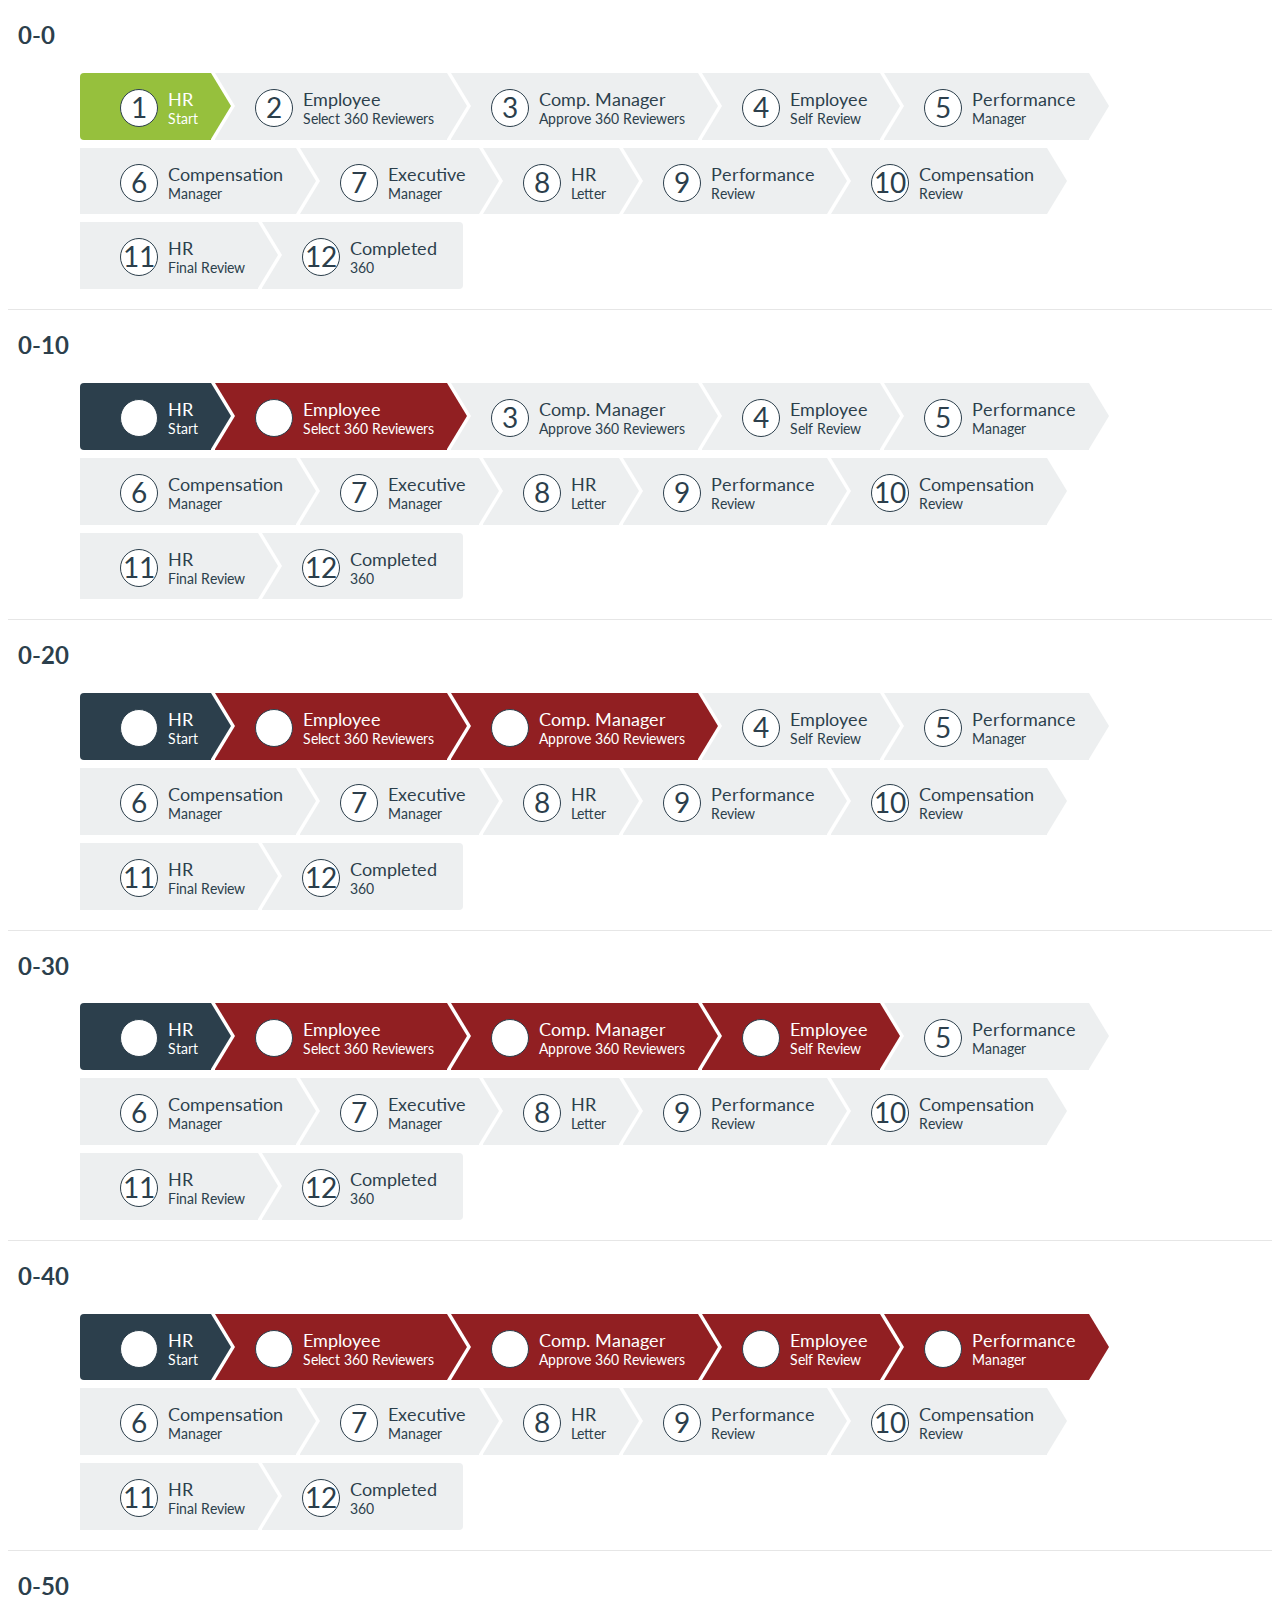
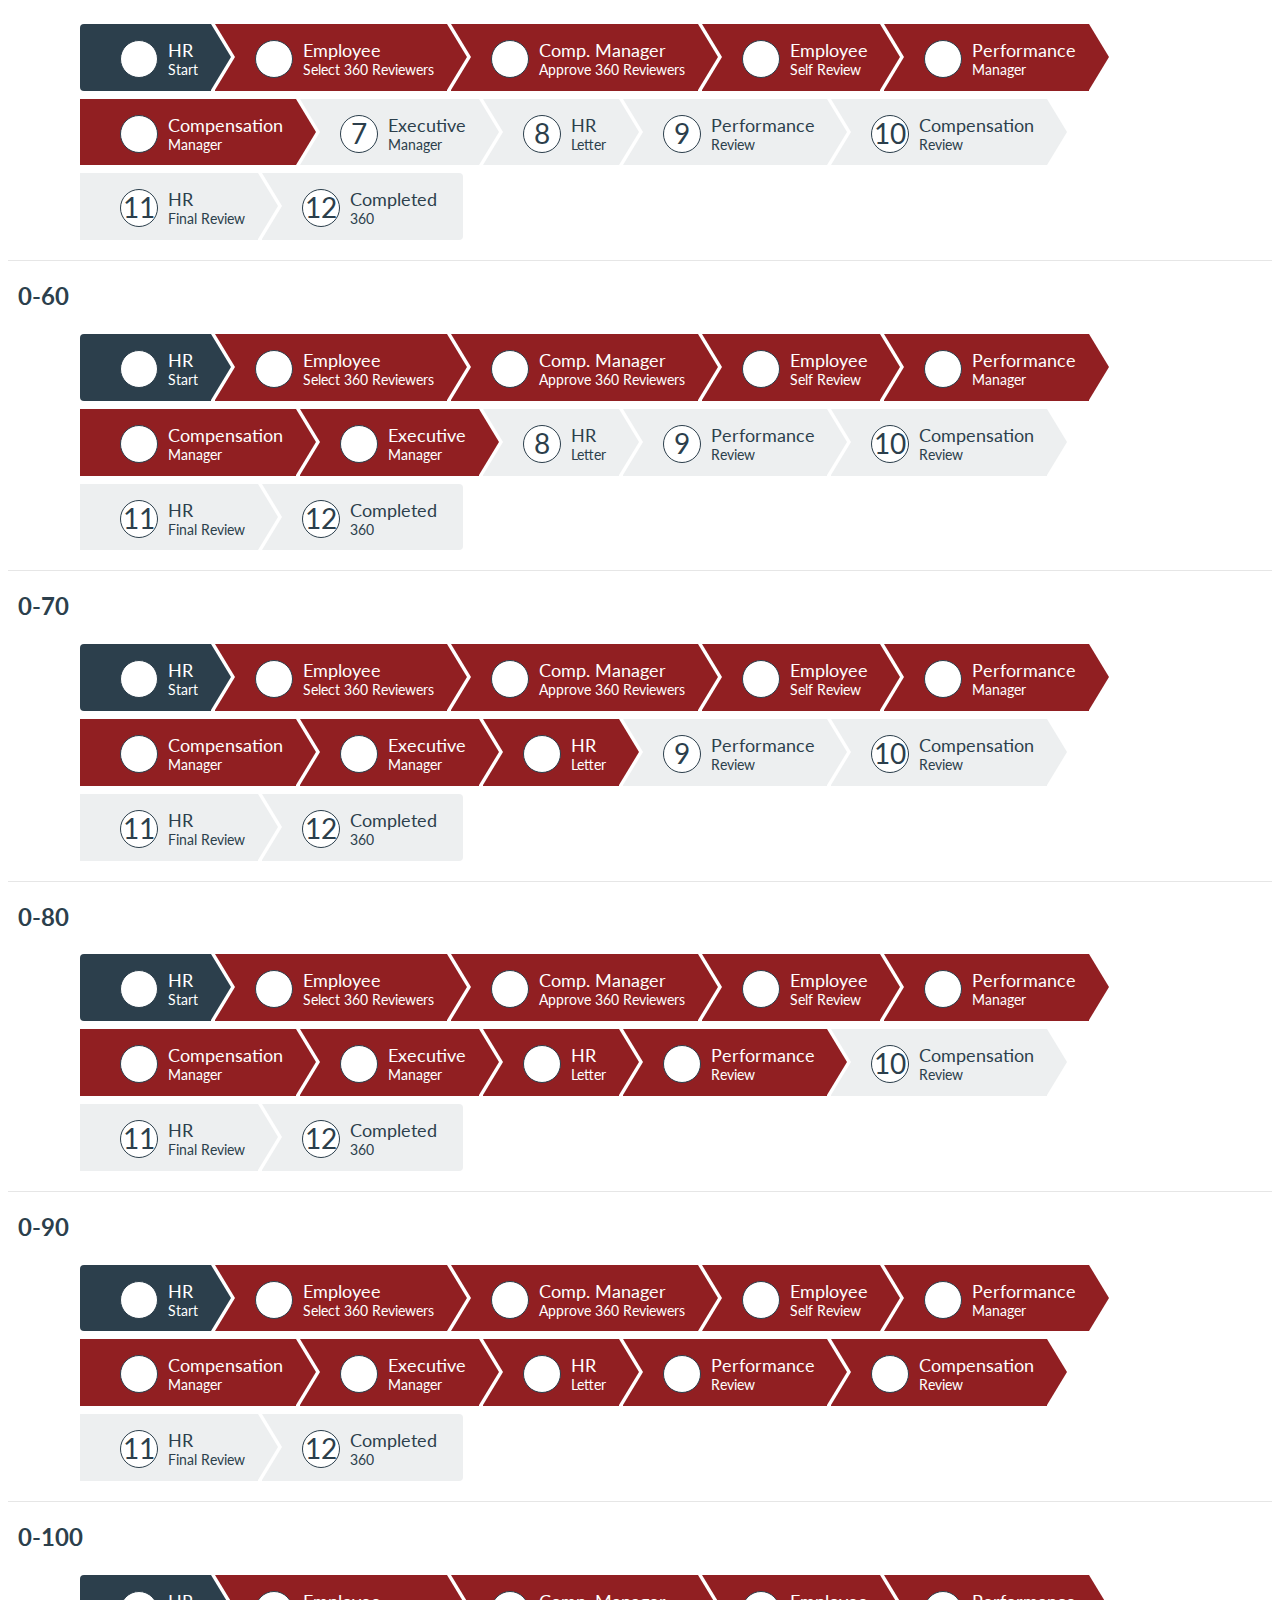
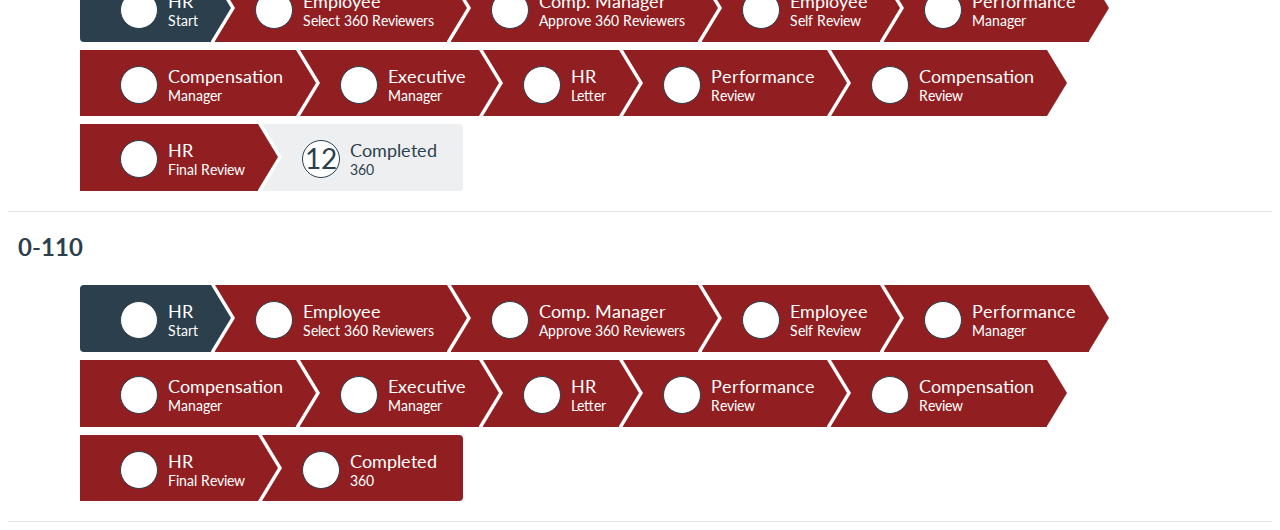
==== commit f032319a: "Level 0 Changes Complete" ====
--- a/EPAS-StatusBar/multi-step-indicator/Multi Step Indicator/statusbar.html
+++ b/EPAS-StatusBar/multi-step-indicator/Multi Step Indicator/statusbar.html
@@ -23,9 +23,9 @@
 <body>
     <!-- BEGIN Step Indicator- 0-0 -->
     <section class="example">
-        <h2>Style 2</h2>
+        <h2>0-0</h2>
         <ul class="gsi-step-indicator triangle gsi-style-3  ">
-            <li class="completed">
+            <li class="current">
                 <a href="#0">
                     <span class="number">1</span>
                     <span class="desc">
@@ -34,7 +34,7 @@
                     </span>
                 </a>
             </li>
-            <li class="completed">
+            <li>
                 <a href="#0">
                     <span class="number">2</span>
                     <span class="desc">
@@ -43,7 +43,7 @@
                     </span>
                 </a>
             </li>
-            <li class="current">
+            <li>
                 <span>
                         <span class="number">3</span>
                 <span class="desc">
@@ -52,7 +52,7 @@
                 </span>
                 </span>
             </li>
-            <li class="late">
+            <li>
                 <a href="#0">
                     <span class="number">4</span>
                     <span class="desc">
@@ -141,7 +141,7 @@
 
     <!-- BEGIN Step Indicator- 0-10 -->
     <section class="example">
-        <h2>Style 2</h2>
+        <h2>0-10</h2>
         <ul class="gsi-step-indicator triangle gsi-style-3  ">
             <li class="completed">
                 <a href="#0">
@@ -152,7 +152,7 @@
                     </span>
                 </a>
             </li>
-            <li class="completed">
+            <li class="late">
                 <a href="#0">
                     <span class="number">2</span>
                     <span class="desc">
@@ -161,7 +161,7 @@
                     </span>
                 </a>
             </li>
-            <li class="current">
+            <li>
                 <span>
                         <span class="number">3</span>
                 <span class="desc">
@@ -170,7 +170,7 @@
                 </span>
                 </span>
             </li>
-            <li class="late">
+            <li>
                 <a href="#0">
                     <span class="number">4</span>
                     <span class="desc">
@@ -259,7 +259,7 @@
 
         <!-- BEGIN Step Indicator- 0-20 -->
     <section class="example">
-        <h2>Style 2</h2>
+        <h2>0-20</h2>
         <ul class="gsi-step-indicator triangle gsi-style-3  ">
             <li class="completed">
                 <a href="#0">
@@ -270,7 +270,7 @@
                     </span>
                 </a>
             </li>
-            <li class="completed">
+            <li class="late">
                 <a href="#0">
                     <span class="number">2</span>
                     <span class="desc">
@@ -279,7 +279,7 @@
                     </span>
                 </a>
             </li>
-            <li class="current">
+            <li class="late">
                 <span>
                         <span class="number">3</span>
                 <span class="desc">
@@ -288,7 +288,7 @@
                 </span>
                 </span>
             </li>
-            <li class="late">
+            <li>
                 <a href="#0">
                     <span class="number">4</span>
                     <span class="desc">
@@ -377,7 +377,7 @@
 
     <!-- BEGIN Step Indicator- 0-30 -->
     <section class="example">
-        <h2>Style 2</h2>
+        <h2>0-30</h2>
         <ul class="gsi-step-indicator triangle gsi-style-3  ">
             <li class="completed">
                 <a href="#0">
@@ -388,7 +388,7 @@
                     </span>
                 </a>
             </li>
-            <li class="completed">
+            <li class="late">
                 <a href="#0">
                     <span class="number">2</span>
                     <span class="desc">
@@ -397,7 +397,7 @@
                     </span>
                 </a>
             </li>
-            <li class="current">
+            <li class="late">
                 <span>
                         <span class="number">3</span>
                 <span class="desc">
@@ -495,7 +495,7 @@
 
     <!-- BEGIN Step Indicator- 0-40 -->
     <section class="example">
-        <h2>Style 2</h2>
+        <h2>0-40</h2>
         <ul class="gsi-step-indicator triangle gsi-style-3  ">
             <li class="completed">
                 <a href="#0">
@@ -506,7 +506,7 @@
                     </span>
                 </a>
             </li>
-            <li class="completed">
+            <li class="late">
                 <a href="#0">
                     <span class="number">2</span>
                     <span class="desc">
@@ -515,7 +515,7 @@
                     </span>
                 </a>
             </li>
-            <li class="current">
+            <li class="late">
                 <span>
                         <span class="number">3</span>
                 <span class="desc">
@@ -534,7 +534,7 @@
                 </a>
             </li>
 
-            <li>
+            <li class="late">
                 <a href="#0">
                     <span class="number">5</span>
                     <span class="desc">
@@ -613,7 +613,7 @@
 
     <!-- BEGIN Step Indicator- 0-50 -->
     <section class="example">
-        <h2>Style 2</h2>
+        <h2>0-50</h2>
         <ul class="gsi-step-indicator triangle gsi-style-3  ">
             <li class="completed">
                 <a href="#0">
@@ -624,7 +624,7 @@
                     </span>
                 </a>
             </li>
-            <li class="completed">
+            <li class="late">
                 <a href="#0">
                     <span class="number">2</span>
                     <span class="desc">
@@ -633,7 +633,7 @@
                     </span>
                 </a>
             </li>
-            <li class="current">
+            <li class="late">
                 <span>
                         <span class="number">3</span>
                 <span class="desc">
@@ -652,7 +652,7 @@
                 </a>
             </li>
 
-            <li>
+            <li class="late">
                 <a href="#0">
                     <span class="number">5</span>
                     <span class="desc">
@@ -661,7 +661,7 @@
                     </span>
                 </a>
             </li>
-            <li>
+            <li class="late">
                 <a href="#0">
                     <span class="number">6</span>
                     <span class="desc">
@@ -731,7 +731,7 @@
 
     <!-- BEGIN Step Indicator- 0-60 -->
     <section class="example">
-        <h2>Style 2</h2>
+        <h2>0-60</h2>
         <ul class="gsi-step-indicator triangle gsi-style-3  ">
             <li class="completed">
                 <a href="#0">
@@ -742,7 +742,7 @@
                     </span>
                 </a>
             </li>
-            <li class="completed">
+            <li class="late">
                 <a href="#0">
                     <span class="number">2</span>
                     <span class="desc">
@@ -751,7 +751,7 @@
                     </span>
                 </a>
             </li>
-            <li class="current">
+            <li class="late">
                 <span>
                         <span class="number">3</span>
                 <span class="desc">
@@ -770,7 +770,7 @@
                 </a>
             </li>
 
-            <li>
+            <li class="late">
                 <a href="#0">
                     <span class="number">5</span>
                     <span class="desc">
@@ -779,7 +779,7 @@
                     </span>
                 </a>
             </li>
-            <li>
+            <li class="late">
                 <a href="#0">
                     <span class="number">6</span>
                     <span class="desc">
@@ -788,7 +788,7 @@
                     </span>
                 </a>
             </li>
-            <li>
+            <li class="late">
                 <a href="#0">
                     <span class="number">7</span>
                     <span class="desc">
@@ -849,7 +849,7 @@
 
     <!-- BEGIN Step Indicator- 0-70 -->
     <section class="example">
-        <h2>Style 2</h2>
+        <h2>0-70</h2>
         <ul class="gsi-step-indicator triangle gsi-style-3  ">
             <li class="completed">
                 <a href="#0">
@@ -860,7 +860,7 @@
                     </span>
                 </a>
             </li>
-            <li class="completed">
+            <li class="late">
                 <a href="#0">
                     <span class="number">2</span>
                     <span class="desc">
@@ -869,7 +869,7 @@
                     </span>
                 </a>
             </li>
-            <li class="current">
+            <li class="late">
                 <span>
                         <span class="number">3</span>
                 <span class="desc">
@@ -888,7 +888,7 @@
                 </a>
             </li>
 
-            <li>
+            <li class="late">
                 <a href="#0">
                     <span class="number">5</span>
                     <span class="desc">
@@ -897,7 +897,7 @@
                     </span>
                 </a>
             </li>
-            <li>
+            <li class="late">
                 <a href="#0">
                     <span class="number">6</span>
                     <span class="desc">
@@ -906,7 +906,7 @@
                     </span>
                 </a>
             </li>
-            <li>
+            <li class="late">
                 <a href="#0">
                     <span class="number">7</span>
                     <span class="desc">
@@ -915,7 +915,7 @@
                     </span>
                 </a>
             </li>
-            <li>
+            <li class="late">
                 <a href="#0">
                     <span class="number">8</span>
                     <span class="desc">
@@ -967,7 +967,7 @@
 
     <!-- BEGIN Step Indicator- 0-80 -->
     <section class="example">
-        <h2>Style 2</h2>
+        <h2>0-80</h2>
         <ul class="gsi-step-indicator triangle gsi-style-3  ">
             <li class="completed">
                 <a href="#0">
@@ -978,7 +978,7 @@
                     </span>
                 </a>
             </li>
-            <li class="completed">
+            <li class="late">
                 <a href="#0">
                     <span class="number">2</span>
                     <span class="desc">
@@ -987,7 +987,7 @@
                     </span>
                 </a>
             </li>
-            <li class="current">
+            <li class="late">
                 <span>
                         <span class="number">3</span>
                 <span class="desc">
@@ -1006,7 +1006,7 @@
                 </a>
             </li>
 
-            <li>
+            <li class="late">
                 <a href="#0">
                     <span class="number">5</span>
                     <span class="desc">
@@ -1015,7 +1015,7 @@
                     </span>
                 </a>
             </li>
-            <li>
+            <li class="late">
                 <a href="#0">
                     <span class="number">6</span>
                     <span class="desc">
@@ -1024,7 +1024,7 @@
                     </span>
                 </a>
             </li>
-            <li>
+            <li class="late">
                 <a href="#0">
                     <span class="number">7</span>
                     <span class="desc">
@@ -1033,7 +1033,7 @@
                     </span>
                 </a>
             </li>
-            <li>
+            <li class="late">
                 <a href="#0">
                     <span class="number">8</span>
                     <span class="desc">
@@ -1042,7 +1042,7 @@
                     </span>
                 </a>
             </li>
-            <li>
+            <li class="late">
                 <a href="#0">
                     <span class="number">9</span>
                     <span class="desc">
@@ -1085,7 +1085,7 @@
 
     <!-- BEGIN Step Indicator- 0-90 -->
     <section class="example">
-        <h2>Style 2</h2>
+        <h2>0-90</h2>
         <ul class="gsi-step-indicator triangle gsi-style-3  ">
             <li class="completed">
                 <a href="#0">
@@ -1096,7 +1096,7 @@
                     </span>
                 </a>
             </li>
-            <li class="completed">
+            <li class="late">
                 <a href="#0">
                     <span class="number">2</span>
                     <span class="desc">
@@ -1105,7 +1105,7 @@
                     </span>
                 </a>
             </li>
-            <li class="current">
+            <li class="late">
                 <span>
                         <span class="number">3</span>
                 <span class="desc">
@@ -1124,7 +1124,7 @@
                 </a>
             </li>
 
-            <li>
+            <li class="late">
                 <a href="#0">
                     <span class="number">5</span>
                     <span class="desc">
@@ -1133,7 +1133,7 @@
                     </span>
                 </a>
             </li>
-            <li>
+            <li class="late">
                 <a href="#0">
                     <span class="number">6</span>
                     <span class="desc">
@@ -1142,7 +1142,7 @@
                     </span>
                 </a>
             </li>
-            <li>
+            <li class="late">
                 <a href="#0">
                     <span class="number">7</span>
                     <span class="desc">
@@ -1151,7 +1151,7 @@
                     </span>
                 </a>
             </li>
-            <li>
+            <li class="late">
                 <a href="#0">
                     <span class="number">8</span>
                     <span class="desc">
@@ -1160,7 +1160,7 @@
                     </span>
                 </a>
             </li>
-            <li>
+            <li class="late">
                 <a href="#0">
                     <span class="number">9</span>
                     <span class="desc">
@@ -1169,7 +1169,7 @@
                     </span>
                 </a>
             </li>
-            <li>
+            <li class="late">
                 <a href="#0">
                     <span class="number">10</span>
                     <span class="desc">
@@ -1203,7 +1203,7 @@
 
     <!-- BEGIN Step Indicator- 0-100 -->
     <section class="example">
-        <h2>Style 2</h2>
+        <h2>0-100</h2>
         <ul class="gsi-step-indicator triangle gsi-style-3  ">
             <li class="completed">
                 <a href="#0">
@@ -1214,7 +1214,7 @@
                     </span>
                 </a>
             </li>
-            <li class="completed">
+            <li class="late">
                 <a href="#0">
                     <span class="number">2</span>
                     <span class="desc">
@@ -1223,7 +1223,7 @@
                     </span>
                 </a>
             </li>
-            <li class="current">
+            <li class="late">
                 <span>
                         <span class="number">3</span>
                 <span class="desc">
@@ -1242,7 +1242,7 @@
                 </a>
             </li>
 
-            <li>
+            <li class="late">
                 <a href="#0">
                     <span class="number">5</span>
                     <span class="desc">
@@ -1251,7 +1251,7 @@
                     </span>
                 </a>
             </li>
-            <li>
+            <li class="late">
                 <a href="#0">
                     <span class="number">6</span>
                     <span class="desc">
@@ -1260,7 +1260,7 @@
                     </span>
                 </a>
             </li>
-            <li>
+            <li class="late">
                 <a href="#0">
                     <span class="number">7</span>
                     <span class="desc">
@@ -1269,7 +1269,7 @@
                     </span>
                 </a>
             </li>
-            <li>
+            <li class="late">
                 <a href="#0">
                     <span class="number">8</span>
                     <span class="desc">
@@ -1278,7 +1278,7 @@
                     </span>
                 </a>
             </li>
-            <li>
+            <li class="late">
                 <a href="#0">
                     <span class="number">9</span>
                     <span class="desc">
@@ -1287,7 +1287,7 @@
                     </span>
                 </a>
             </li>
-            <li>
+            <li class="late">
                 <a href="#0">
                     <span class="number">10</span>
                     <span class="desc">
@@ -1296,7 +1296,7 @@
                     </span>
                 </a>
             </li>
-            <li>
+            <li class="late">
                 <a href="#0">
                     <span class="number">11</span>
                     <span class="desc">
@@ -1321,7 +1321,7 @@
 
     <!-- BEGIN Step Indicator- 0-110 -->
     <section class="example">
-        <h2>Style 2</h2>
+        <h2>0-110</h2>
         <ul class="gsi-step-indicator triangle gsi-style-3  ">
             <li class="completed">
                 <a href="#0">
@@ -1332,7 +1332,7 @@
                     </span>
                 </a>
             </li>
-            <li class="completed">
+            <li class="late">
                 <a href="#0">
                     <span class="number">2</span>
                     <span class="desc">
@@ -1341,7 +1341,7 @@
                     </span>
                 </a>
             </li>
-            <li class="current">
+            <li class="late">
                 <span>
                         <span class="number">3</span>
                 <span class="desc">
@@ -1360,7 +1360,7 @@
                 </a>
             </li>
 
-            <li>
+            <li class="late">
                 <a href="#0">
                     <span class="number">5</span>
                     <span class="desc">
@@ -1369,7 +1369,7 @@
                     </span>
                 </a>
             </li>
-            <li>
+            <li class="late">
                 <a href="#0">
                     <span class="number">6</span>
                     <span class="desc">
@@ -1378,7 +1378,7 @@
                     </span>
                 </a>
             </li>
-            <li>
+            <li class="late">
                 <a href="#0">
                     <span class="number">7</span>
                     <span class="desc">
@@ -1387,7 +1387,7 @@
                     </span>
                 </a>
             </li>
-            <li>
+            <li class="late">
                 <a href="#0">
                     <span class="number">8</span>
                     <span class="desc">
@@ -1396,7 +1396,7 @@
                     </span>
                 </a>
             </li>
-            <li>
+            <li class="late">
                 <a href="#0">
                     <span class="number">9</span>
                     <span class="desc">
@@ -1405,7 +1405,7 @@
                     </span>
                 </a>
             </li>
-            <li>
+            <li class="late">
                 <a href="#0">
                     <span class="number">10</span>
                     <span class="desc">
@@ -1414,7 +1414,7 @@
                     </span>
                 </a>
             </li>
-            <li>
+            <li class="late">
                 <a href="#0">
                     <span class="number">11</span>
                     <span class="desc">
@@ -1423,7 +1423,7 @@
                     </span>
                 </a>
             </li>
-            <li>
+            <li class="late">
                 <a href="#0">
                     <span class="number">12</span>
                     <span class="desc">
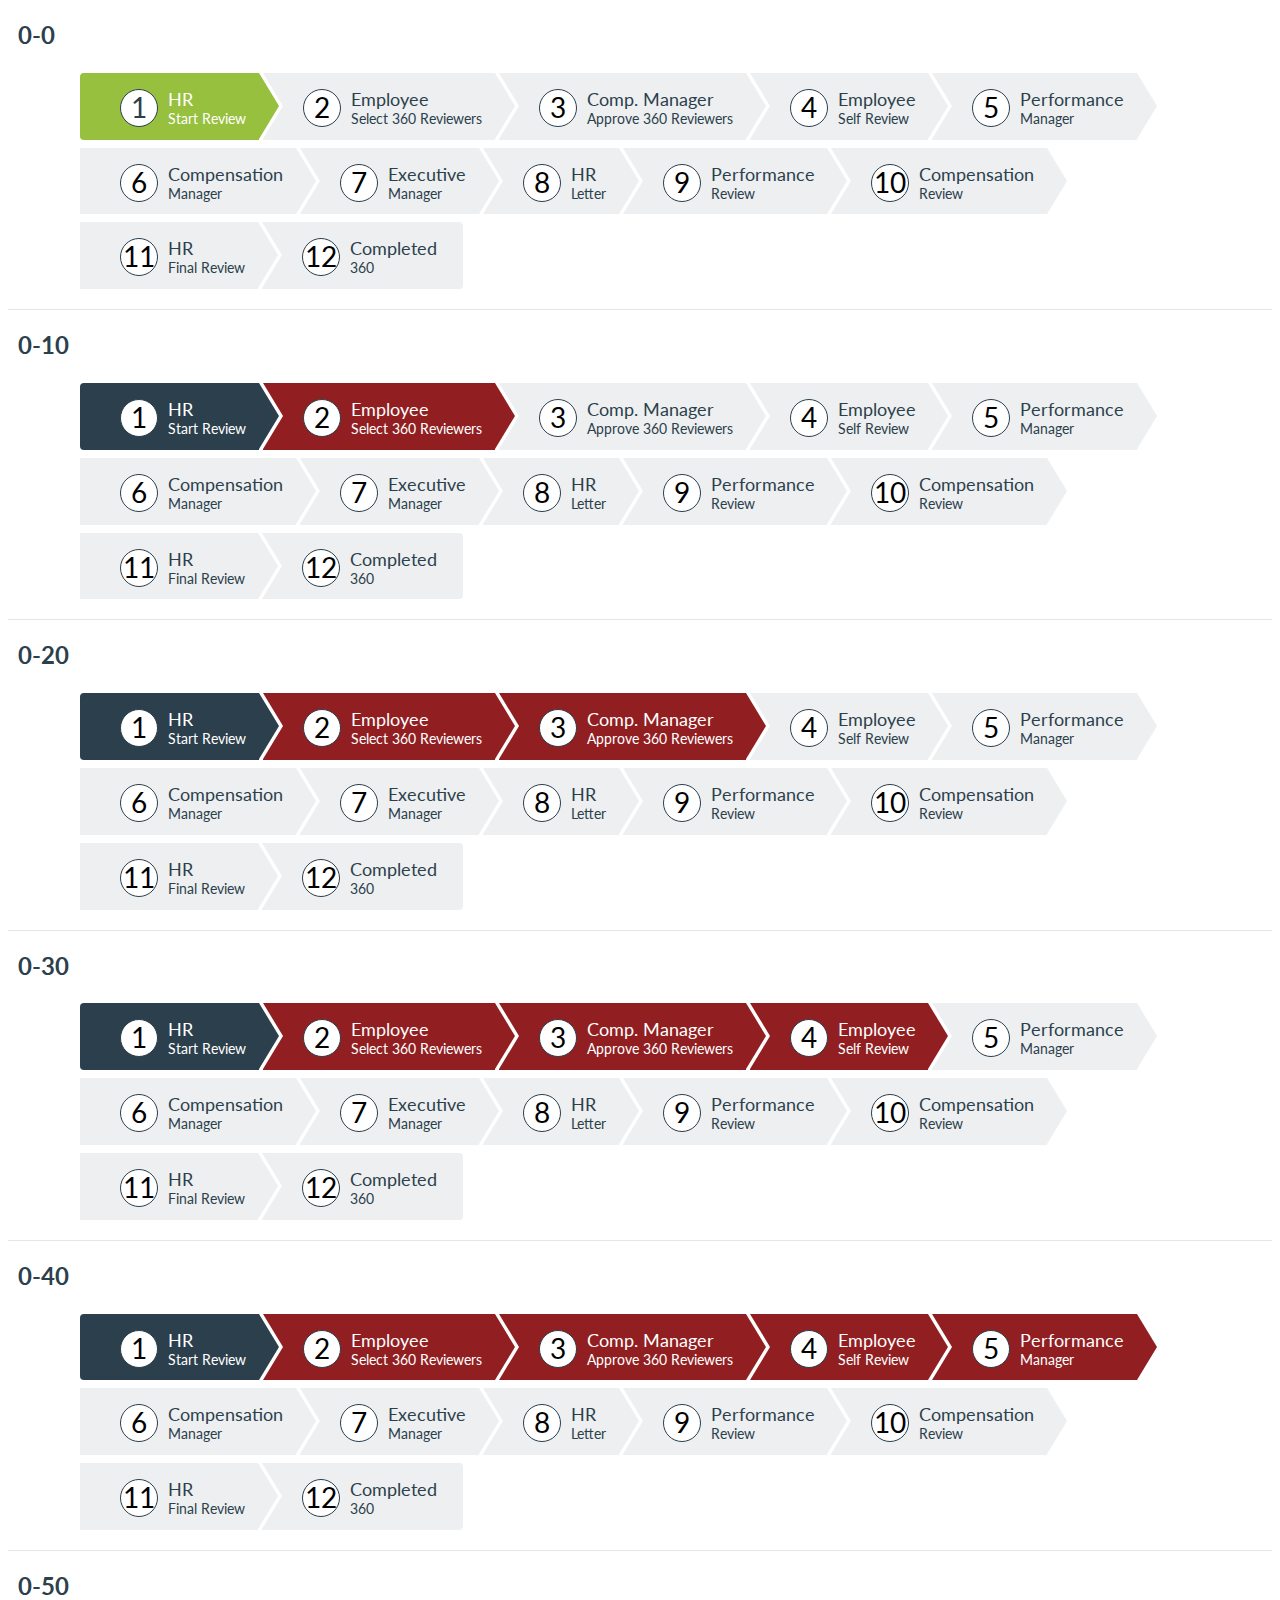
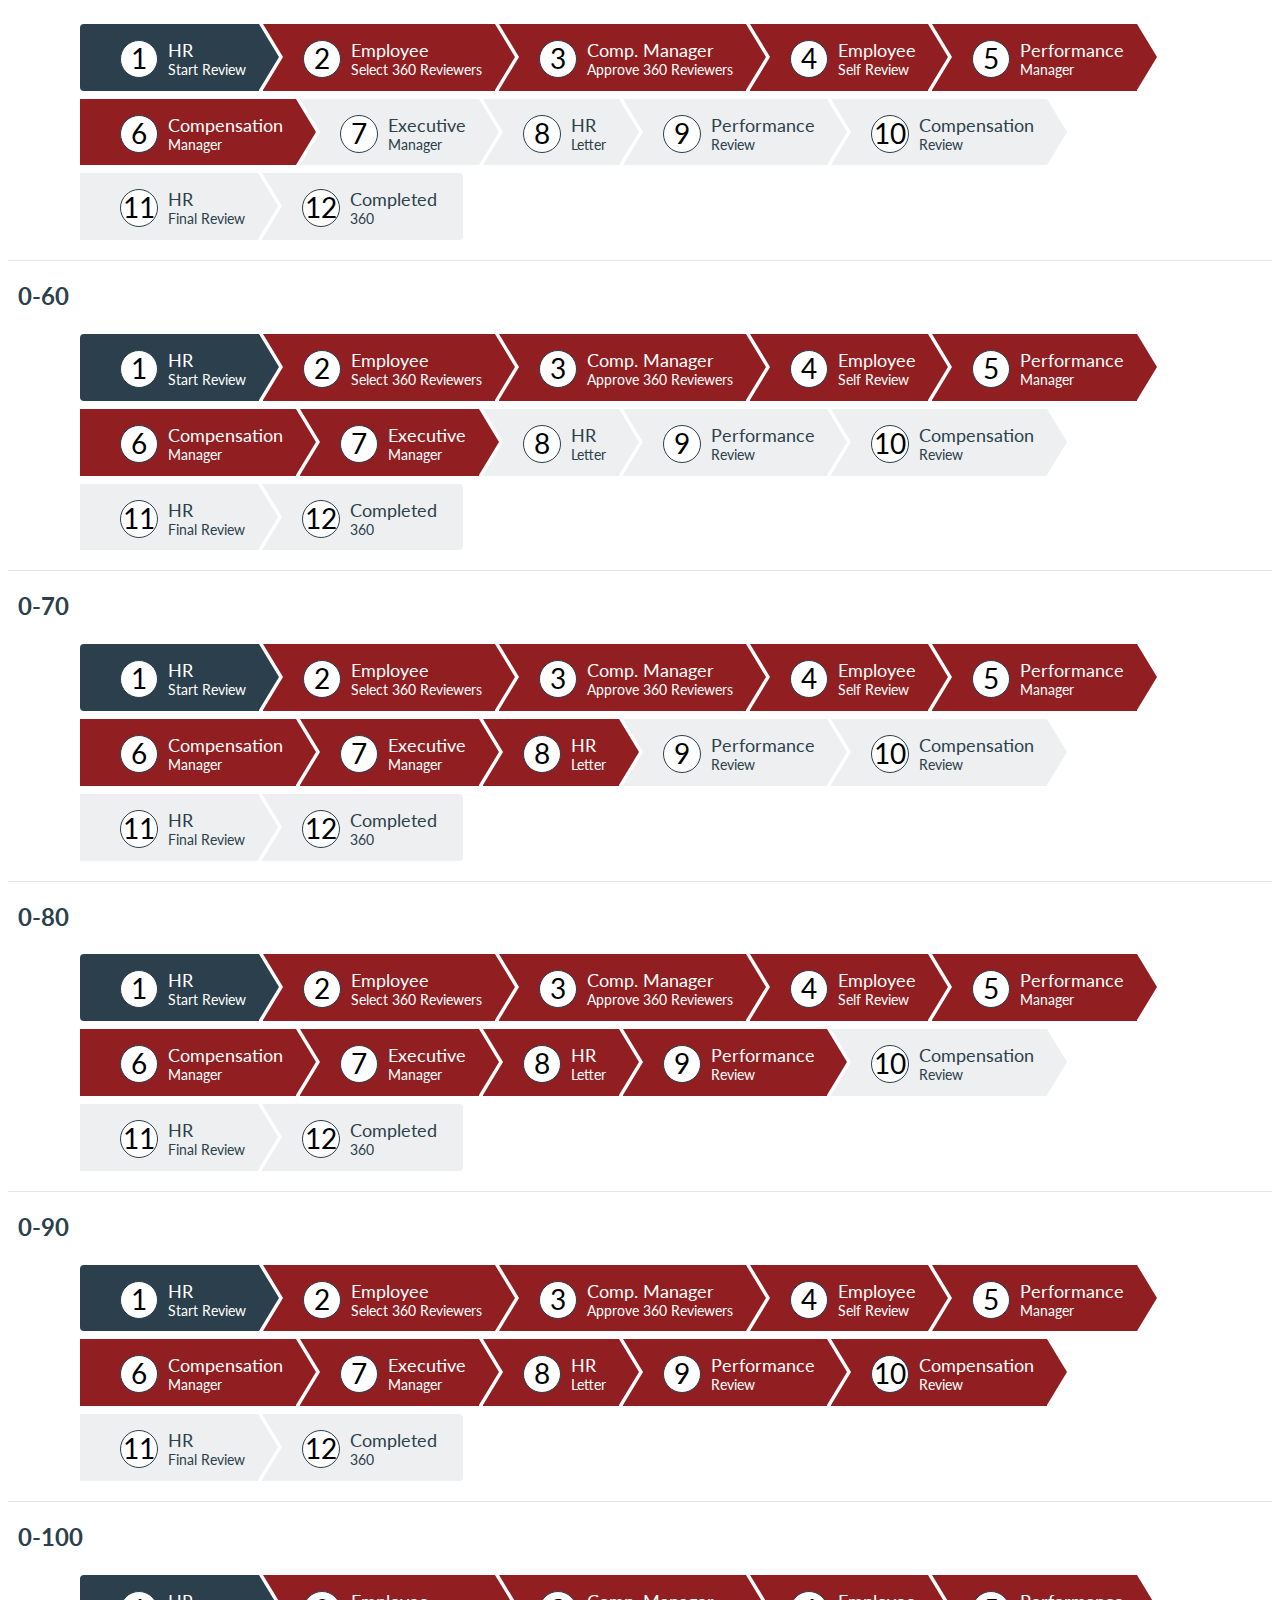
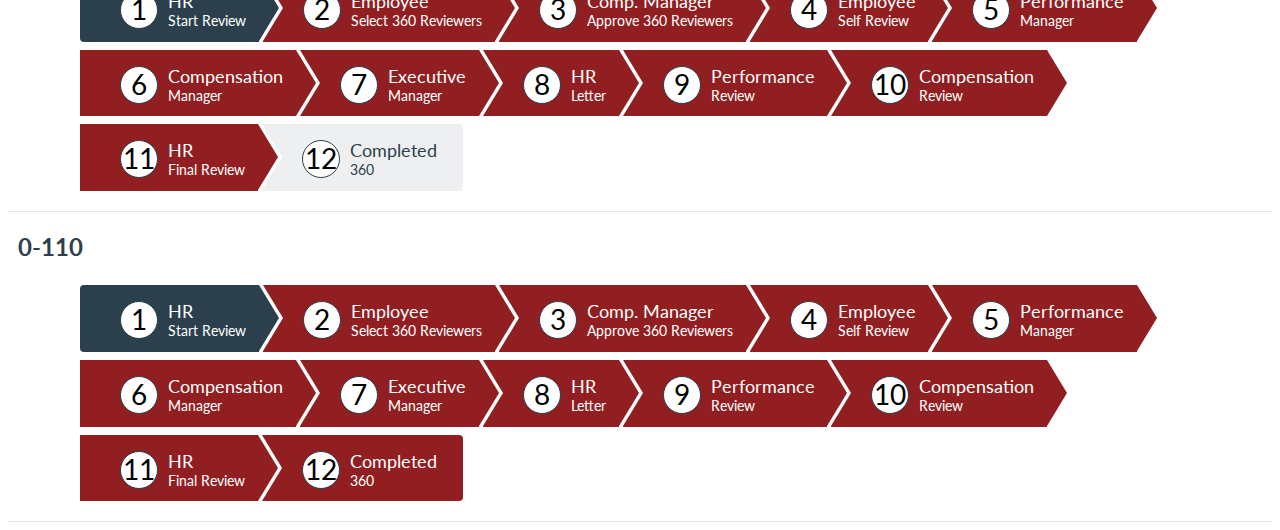
==== commit 362a09be: "Changed number indicator style" ====
--- a/EPAS-StatusBar/multi-step-indicator/Multi Step Indicator/statusbar.html
+++ b/EPAS-StatusBar/multi-step-indicator/Multi Step Indicator/statusbar.html
@@ -30,7 +30,7 @@
                     <span class="number">1</span>
                     <span class="desc">
                             <label>HR</label>
-                            <span>Start</span>
+                            <span>Start Review</span>
                     </span>
                 </a>
             </li>
@@ -148,7 +148,7 @@
                     <span class="number">1</span>
                     <span class="desc">
                             <label>HR</label>
-                            <span>Start</span>
+                            <span>Start Review</span>
                     </span>
                 </a>
             </li>
@@ -266,7 +266,7 @@
                     <span class="number">1</span>
                     <span class="desc">
                             <label>HR</label>
-                            <span>Start</span>
+                            <span>Start Review</span>
                     </span>
                 </a>
             </li>
@@ -384,7 +384,7 @@
                     <span class="number">1</span>
                     <span class="desc">
                             <label>HR</label>
-                            <span>Start</span>
+                            <span>Start Review</span>
                     </span>
                 </a>
             </li>
@@ -502,7 +502,7 @@
                     <span class="number">1</span>
                     <span class="desc">
                             <label>HR</label>
-                            <span>Start</span>
+                            <span>Start Review</span>
                     </span>
                 </a>
             </li>
@@ -620,7 +620,7 @@
                     <span class="number">1</span>
                     <span class="desc">
                             <label>HR</label>
-                            <span>Start</span>
+                            <span>Start Review</span>
                     </span>
                 </a>
             </li>
@@ -738,7 +738,7 @@
                     <span class="number">1</span>
                     <span class="desc">
                             <label>HR</label>
-                            <span>Start</span>
+                            <span>Start Review</span>
                     </span>
                 </a>
             </li>
@@ -856,7 +856,7 @@
                     <span class="number">1</span>
                     <span class="desc">
                             <label>HR</label>
-                            <span>Start</span>
+                            <span>Start Review</span>
                     </span>
                 </a>
             </li>
@@ -974,7 +974,7 @@
                     <span class="number">1</span>
                     <span class="desc">
                             <label>HR</label>
-                            <span>Start</span>
+                            <span>Start Review</span>
                     </span>
                 </a>
             </li>
@@ -1092,7 +1092,7 @@
                     <span class="number">1</span>
                     <span class="desc">
                             <label>HR</label>
-                            <span>Start</span>
+                            <span>Start Review</span>
                     </span>
                 </a>
             </li>
@@ -1210,7 +1210,7 @@
                     <span class="number">1</span>
                     <span class="desc">
                             <label>HR</label>
-                            <span>Start</span>
+                            <span>Start Review</span>
                     </span>
                 </a>
             </li>
@@ -1328,7 +1328,7 @@
                     <span class="number">1</span>
                     <span class="desc">
                             <label>HR</label>
-                            <span>Start</span>
+                            <span>Start Review</span>
                     </span>
                 </a>
             </li>
--- a/EPAS-StatusBar/multi-step-indicator/Multi Step Indicator/assets/css/gsi-step-indicator.css
+++ b/EPAS-StatusBar/multi-step-indicator/Multi Step Indicator/assets/css/gsi-step-indicator.css
@@ -267,6 +267,7 @@
   border: 1px solid #2c3f4c;
   text-align: center;
   display: inline-block;
+  color: black;
 }
 
 .gsi-style-3 li .desc {
